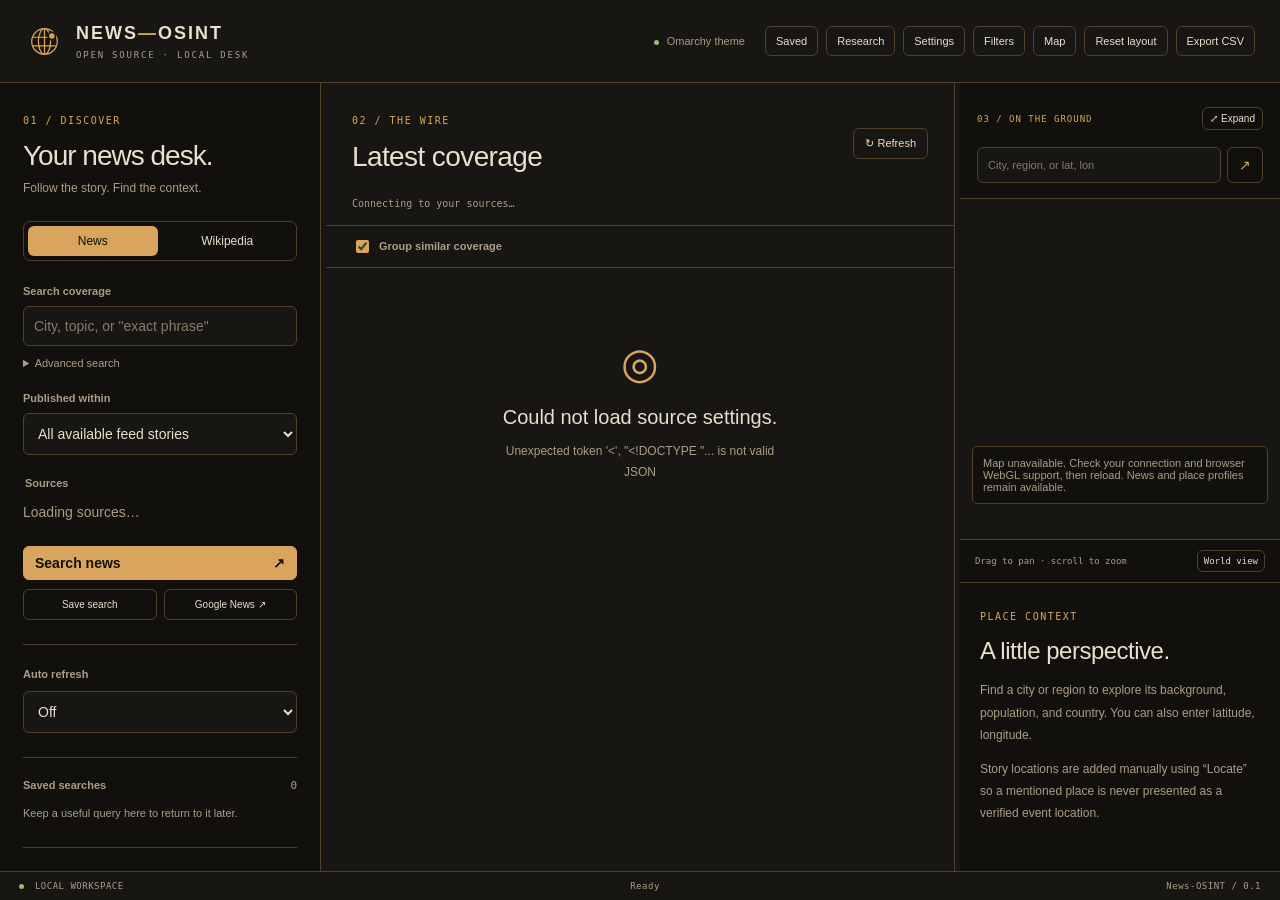
==== static/index.html @ a80cc2f3 "Add themed location markers and style preferences" ====
<!doctype html>
<html lang="en">
<head>
  <meta charset="utf-8"><meta name="viewport" content="width=device-width,initial-scale=1">
  <title>News-OSINT</title>
  <link rel="icon" href="icon.svg" type="image/svg+xml">
  <link rel="stylesheet" href="vendor/maplibre-gl.css"><link rel="stylesheet" href="style.css">
  <script type="module" src="app.js"></script>
</head>
<body>
  <header class="app-header">
    <div class="brand"><img src="icon.svg" alt=""><div><strong>NEWS<span>—</span>OSINT</strong><small>OPEN SOURCE · LOCAL DESK</small></div></div>
    <div class="header-actions"><span class="theme-badge"><i></i> Omarchy theme</span><button id="saved-view">Saved</button><button id="research-open">Research</button><button id="settings-open">Settings</button><button id="toggle-left">Filters</button><button id="toggle-right">Map</button><button id="reset-layout" title="Restore 25 / 50 / 25 layout">Reset layout</button><button id="export">Export CSV</button></div>
  </header>
  <main id="workspace">
    <aside id="left" class="panel filters">
      <div class="section-heading"><span class="eyebrow">01 / DISCOVER</span><h1>Your news desk.</h1><p>Follow the story. Find the context.</p></div>
      <div class="search-tabs" role="tablist" aria-label="Search type"><button id="tab-news" role="tab" aria-selected="true" aria-controls="news-controls">News</button><button id="tab-wikipedia" role="tab" aria-selected="false" aria-controls="wiki-controls" tabindex="-1">Wikipedia</button></div>
      <div id="news-controls" role="tabpanel" aria-labelledby="tab-news">
      <form id="search-form">
        <label for="query">Search coverage</label><input id="query" placeholder='City, topic, or "exact phrase"' maxlength="500">
        <details class="search-help"><summary>Advanced search</summary><p>Words use AND. Use <code>OR</code> between alternatives, <code>"exact phrases"</code>, and <code>-word</code> to exclude. Google News searches your query directly; publisher feeds are filtered by their available headlines and excerpts.</p></details>
        <label for="hours">Published within</label><select id="hours"><option value="0">All available feed stories</option><option value="24">24 hours</option><option value="72">3 days</option><option value="168">7 days</option></select>
        <fieldset id="source-filters"><legend>Sources</legend><p class="muted">Loading sources…</p></fieldset>
        <button type="submit" class="primary">Search news <span>↗</span></button>
        <div class="button-pair"><button type="button" id="save-search">Save search</button><button type="button" id="google">Google News ↗</button></div>
      </form>
      <section class="sidebar-section"><label for="refresh">Auto refresh</label><select id="refresh"><option value="0">Off</option><option value="5">Every 5 minutes</option><option value="15">Every 15 minutes</option><option value="30">Every 30 minutes</option></select></section>
      <section class="sidebar-section"><div class="label-row"><h2>Saved searches</h2><span id="saved-count">0</span></div><div id="saved-list"></div></section>
      <section class="sidebar-section"><h2>Source health</h2><div id="source-health"><p class="muted">Waiting for first refresh.</p></div></section>
      </div>
      <div id="wiki-controls" role="tabpanel" aria-labelledby="tab-wikipedia" hidden>
        <form id="wiki-form"><label for="wiki-query">Search Wikipedia</label><input id="wiki-query" placeholder="Person, organization, event, subject…" maxlength="180"><button type="submit" class="primary">Search Wikipedia <span>↗</span></button></form>
        <p class="wiki-help muted">Select a result to read its background beneath the map. People and subjects leave the map where you left it.</p>
        <div id="wiki-results" aria-live="polite"><p class="muted">Find background on the people and topics behind the headlines.</p></div>
      </div>
      <p class="sidebar-foot">No subscriptions. No API keys.<br>Public RSS coverage · cached locally</p>
    </aside>
    <div id="divider-left" class="divider" role="separator" tabindex="0" aria-label="Resize filters" aria-orientation="vertical"></div>
    <section id="center" class="panel news-panel">
      <div class="news-heading"><div><span class="eyebrow">02 / THE WIRE</span><h2 id="results-title">Latest coverage</h2></div><button id="refresh-now" title="Check cached feeds for new coverage">↻ Refresh</button></div>
      <div class="news-meta"><span id="result-count" role="status">Connecting to your sources…</span><span id="checked-at"></span></div>
      <div class="coverage-controls"><label><input id="group-coverage" type="checkbox" checked> Group similar coverage</label><button id="view-news" hidden>Back to news</button><button id="export-research" hidden>Export saved research</button></div>
      <div id="news-notice" class="notice" hidden></div>
      <div id="stories" class="stories" aria-busy="true"><div class="empty"><span class="empty-symbol">◎</span><h3>Gathering the latest.</h3><p>Checking your selected public news feeds.</p></div></div>
    </section>
    <div id="divider-right" class="divider" role="separator" tabindex="0" aria-label="Resize map" aria-orientation="vertical"></div>
    <aside id="right" class="panel location-panel">
      <div class="map-heading"><span class="eyebrow">03 / ON THE GROUND</span><button id="expand-map" title="Expand or restore map column">⤢ Expand</button></div>
      <form id="place-form"><label class="sr-only" for="place-query">Find a city, region, or coordinates</label><input id="place-query" placeholder="City, region, or lat, lon" maxlength="180"><button type="submit" aria-label="Search locations">↗</button></form>
      <div id="place-results" role="status"></div>
      <div id="map-wrap"><div id="map"></div><div id="map-status" class="map-message">Loading map…</div></div>
      <div class="map-caption"><span id="coordinates">Drag to pan · scroll to zoom</span><button id="world" title="Return to world view">World view</button></div>
      <div id="location-info" class="location-info"><span class="eyebrow">PLACE CONTEXT</span><h2>A little perspective.</h2><p class="muted">Find a city or region to explore its background, population, and country. You can also enter latitude, longitude.</p><p class="muted">Story locations are added manually using “Locate” so a mentioned place is never presented as a verified event location.</p></div>
    </aside>
  </main>
  <footer class="app-footer"><span><i></i> LOCAL WORKSPACE</span><span id="footer-status">Ready</span><span id="connection-status">News-OSINT / 0.1</span></footer>
  <div id="toast" role="status" hidden></div>
  <div id="selection-tools" role="toolbar" aria-label="Research selected text" hidden><span id="selection-label"></span><div><button id="selection-wikipedia">Wikipedia</button><button id="selection-map">Find on map</button><button id="selection-news">Search news</button><button id="selection-research">Research</button></div></div>
  <dialog id="settings-dialog" aria-labelledby="settings-title">
    <div class="settings-heading"><div><span class="eyebrow">YOUR WORKSPACE</span><h2 id="settings-title">Settings</h2></div><button id="settings-close" aria-label="Close settings">×</button></div>
    <p class="settings-intro muted">Choose your map appearance and manage the sources in your news desk.</p>
    <div class="settings-scroll"><section class="map-settings"><h3>Map appearance</h3><label for="map-style-choice">Preferred map</label><select id="map-style-choice"><option value="stardock">StarDock-style overview — default</option><option value="detailed">Detailed map</option></select><div class="marker-settings"><label for="marker-style-choice">Location markers<select id="marker-style-choice"><option value="auto">Dots + selected pin — default</option><option value="dot">Dots</option><option value="pin">Pins</option><option value="crosshair">Crosshairs</option></select></label><label for="marker-size-choice">Marker size<select id="marker-size-choice"><option value="small">Small</option><option value="medium">Medium — default</option><option value="large">Large</option></select></label></div><p class="muted">Overview uses subdued theme colors, rivers, borders, and city labels. Detailed adds roads, buildings, and closer inspection. Both use online map data.</p></section><h3 class="settings-sources-title">News sources</h3><div class="opml-actions"><button id="import-opml">Import OPML</button><button id="export-opml">Export OPML</button><input id="opml-file" type="file" accept=".opml,.xml,text/xml,application/xml" hidden></div><div id="settings-sources"></div>
    <section class="add-feed"><h3>Add a feed</h3><form id="add-feed-form"><label>Name<input id="new-feed-name" placeholder="Source name" maxlength="120" required></label><label>RSS or Atom URL<input id="new-feed-url" type="url" placeholder="https://example.org/feed.xml" maxlength="4000" required></label><button type="submit">Add to list</button></form></section>
    <p id="settings-status" role="status"></p>
    </div>
    <div class="settings-footer"><button id="settings-cancel">Cancel</button><button id="settings-save" class="primary">Save changes</button></div>
  </dialog>
  <dialog id="research-dialog" aria-labelledby="research-title"><div class="settings-heading"><div><span class="eyebrow">GOOGLE DORKS</span><h2 id="research-title">Research the wider web</h2></div><button id="research-close" aria-label="Close research">×</button></div>
    <div class="research-fields"><label>Subject<input id="research-subject" maxlength="500" placeholder="Euphrates River"></label><label>Preset<select id="research-preset"><option value="general">General web search</option><option value="official">Official sources · UN / EU / .gov</option><option value="pdf">PDF reports</option><option value="academic">Academic PDFs · .edu / .ac.uk</option><option value="custom">Custom search</option></select></label>
    <label>Limit to domains, optional<input id="research-sites" placeholder="un.org, europa.eu" maxlength="500"></label><div class="research-dates"><label>After<input id="research-after" type="date"></label><label>Before<input id="research-before" type="date"></label></div><label>Exclude words or phrases, comma separated<input id="research-exclude" maxlength="500" placeholder="tourism, cruise"></label>
    <label>Query — editable<textarea id="research-query" rows="3" maxlength="3000"></textarea></label></div>
    <p class="muted research-hint">Opens regular Google web results. Date filters use Google's page-date estimates. Results stay in the reader or browser.</p><p id="research-status" role="status"></p>
    <div class="research-buttons"><button id="research-save">Save query</button><button id="research-browser">Open in browser ↗</button><button id="research-reader" class="primary">Open in reader ↗</button></div>
  </dialog>
</body>
</html>
---- static/vendor/maplibre-gl.css ----
.maplibregl-map{font:12px/20px Helvetica Neue,Arial,Helvetica,sans-serif;overflow:hidden;position:relative;-webkit-tap-highlight-color:rgb(0 0 0/0);-webkit-touch-callout:none}.maplibregl-canvas{position:absolute;left:0;top:0}.maplibregl-map:fullscreen{width:100%;height:100%}.maplibregl-ctrl-group button.maplibregl-ctrl-compass{touch-action:none}.maplibregl-canvas-container.maplibregl-interactive,.maplibregl-ctrl-group button.maplibregl-ctrl-compass{cursor:grab;-webkit-user-select:none;-moz-user-select:none;user-select:none}.maplibregl-canvas-container.maplibregl-interactive.maplibregl-track-pointer{cursor:pointer}.maplibregl-canvas-container.maplibregl-interactive:active,.maplibregl-ctrl-group button.maplibregl-ctrl-compass:active{cursor:grabbing}.maplibregl-canvas-container.maplibregl-touch-zoom-rotate,.maplibregl-canvas-container.maplibregl-touch-zoom-rotate .maplibregl-canvas{touch-action:pan-x pan-y}.maplibregl-canvas-container.maplibregl-touch-drag-pan,.maplibregl-canvas-container.maplibregl-touch-drag-pan .maplibregl-canvas{touch-action:pinch-zoom}.maplibregl-canvas-container.maplibregl-touch-zoom-rotate.maplibregl-touch-drag-pan,.maplibregl-canvas-container.maplibregl-touch-zoom-rotate.maplibregl-touch-drag-pan .maplibregl-canvas{touch-action:none}.maplibregl-canvas-container.maplibregl-touch-drag-pan.maplibregl-cooperative-gestures,.maplibregl-canvas-container.maplibregl-touch-drag-pan.maplibregl-cooperative-gestures .maplibregl-canvas{touch-action:pan-x pan-y}.maplibregl-ctrl-bottom-left,.maplibregl-ctrl-bottom-right,.maplibregl-ctrl-top-left,.maplibregl-ctrl-top-right{position:absolute;pointer-events:none;z-index:2}.maplibregl-ctrl-top-left{top:0;left:0}.maplibregl-ctrl-top-right{top:0;right:0}.maplibregl-ctrl-bottom-left{bottom:0;left:0}.maplibregl-ctrl-bottom-right{right:0;bottom:0}.maplibregl-ctrl{clear:both;pointer-events:auto;transform:translate(0)}.maplibregl-ctrl-top-left .maplibregl-ctrl{margin:10px 0 0 10px;float:left}.maplibregl-ctrl-top-right .maplibregl-ctrl{margin:10px 10px 0 0;float:right}.maplibregl-ctrl-bottom-left .maplibregl-ctrl{margin:0 0 10px 10px;float:left}.maplibregl-ctrl-bottom-right .maplibregl-ctrl{margin:0 10px 10px 0;float:right}.maplibregl-ctrl-group{border-radius:4px;background:#fff}.maplibregl-ctrl-group:not(:empty){box-shadow:0 0 0 2px rgba(0,0,0,.1)}.maplibregl-ctrl-group button{width:29px;height:29px;display:block;padding:0;outline:none;border:0;box-sizing:border-box;background-color:transparent;cursor:pointer}.maplibregl-ctrl button{-webkit-user-select:none;-moz-user-select:none;user-select:none}.maplibregl-ctrl-group button+button{border-top:1px solid #ddd}.maplibregl-ctrl button .maplibregl-ctrl-icon{display:block;width:100%;height:100%;background-repeat:no-repeat;background-position:50%}@media(forced-colors:active){.maplibregl-ctrl-group:not(:empty){box-shadow:0 0 0 2px ButtonText}.maplibregl-ctrl-icon{background-color:transparent}.maplibregl-ctrl-group button+button{border-top:1px solid buttontext}}.maplibregl-ctrl button::-moz-focus-inner{border:0;padding:0}.maplibregl-ctrl-attrib-button:focus,.maplibregl-ctrl-group button:focus{box-shadow:0 0 2px 2px #0096ff}.maplibregl-ctrl button:disabled{cursor:not-allowed}.maplibregl-ctrl button:disabled .maplibregl-ctrl-icon{opacity:.25}@media(hover:hover){.maplibregl-ctrl button:not(:disabled):hover{background-color:rgba(0,0,0,.05)}}.maplibregl-ctrl button:not(:disabled):active{background-color:rgba(0,0,0,.05)}.maplibregl-ctrl-group button:focus:focus-visible{box-shadow:0 0 2px 2px #0096ff}.maplibregl-ctrl-group button:focus:not(:focus-visible){box-shadow:none}.maplibregl-ctrl-group button:focus:first-child{border-radius:4px 4px 0 0}.maplibregl-ctrl-group button:focus:last-child{border-radius:0 0 4px 4px}.maplibregl-ctrl-group button:focus:only-child{border-radius:inherit}.maplibregl-ctrl button.maplibregl-ctrl-zoom-out .maplibregl-ctrl-icon{background-image:url("data:image/svg+xml;charset=utf-8,%3Csvg xmlns='http://www.w3.org/2000/svg' width='29' height='29' viewBox='0 0 29 29' fill='%23333'%3E %3Cpath d='M10 13c-.75 0-1.5.75-1.5 1.5S9.25 16 10 16h9c.75 0 1.5-.75 1.5-1.5S19.75 13 19 13z'/%3E %3C/svg%3E")}.maplibregl-ctrl button.maplibregl-ctrl-zoom-in .maplibregl-ctrl-icon{background-image:url("data:image/svg+xml;charset=utf-8,%3Csvg xmlns='http://www.w3.org/2000/svg' width='29' height='29' viewBox='0 0 29 29' fill='%23333'%3E %3Cpath d='M14.5 8.5c-.75 0-1.5.75-1.5 1.5v3h-3c-.75 0-1.5.75-1.5 1.5S9.25 16 10 16h3v3c0 .75.75 1.5 1.5 1.5S16 19.75 16 19v-3h3c.75 0 1.5-.75 1.5-1.5S19.75 13 19 13h-3v-3c0-.75-.75-1.5-1.5-1.5'/%3E %3C/svg%3E")}@media(forced-colors:active){.maplibregl-ctrl button.maplibregl-ctrl-zoom-out .maplibregl-ctrl-icon{background-image:url("data:image/svg+xml;charset=utf-8,%3Csvg xmlns='http://www.w3.org/2000/svg' width='29' height='29' viewBox='0 0 29 29' fill='%23fff'%3E %3Cpath d='M10 13c-.75 0-1.5.75-1.5 1.5S9.25 16 10 16h9c.75 0 1.5-.75 1.5-1.5S19.75 13 19 13z'/%3E %3C/svg%3E")}.maplibregl-ctrl button.maplibregl-ctrl-zoom-in .maplibregl-ctrl-icon{background-image:url("data:image/svg+xml;charset=utf-8,%3Csvg xmlns='http://www.w3.org/2000/svg' width='29' height='29' viewBox='0 0 29 29' fill='%23fff'%3E %3Cpath d='M14.5 8.5c-.75 0-1.5.75-1.5 1.5v3h-3c-.75 0-1.5.75-1.5 1.5S9.25 16 10 16h3v3c0 .75.75 1.5 1.5 1.5S16 19.75 16 19v-3h3c.75 0 1.5-.75 1.5-1.5S19.75 13 19 13h-3v-3c0-.75-.75-1.5-1.5-1.5'/%3E %3C/svg%3E")}}@media(forced-colors:active) and (prefers-color-scheme:light){.maplibregl-ctrl button.maplibregl-ctrl-zoom-out .maplibregl-ctrl-icon{background-image:url("data:image/svg+xml;charset=utf-8,%3Csvg xmlns='http://www.w3.org/2000/svg' width='29' height='29' viewBox='0 0 29 29' fill='%23000'%3E %3Cpath d='M10 13c-.75 0-1.5.75-1.5 1.5S9.25 16 10 16h9c.75 0 1.5-.75 1.5-1.5S19.75 13 19 13z'/%3E %3C/svg%3E")}.maplibregl-ctrl button.maplibregl-ctrl-zoom-in .maplibregl-ctrl-icon{background-image:url("data:image/svg+xml;charset=utf-8,%3Csvg xmlns='http://www.w3.org/2000/svg' width='29' height='29' viewBox='0 0 29 29' fill='%23000'%3E %3Cpath d='M14.5 8.5c-.75 0-1.5.75-1.5 1.5v3h-3c-.75 0-1.5.75-1.5 1.5S9.25 16 10 16h3v3c0 .75.75 1.5 1.5 1.5S16 19.75 16 19v-3h3c.75 0 1.5-.75 1.5-1.5S19.75 13 19 13h-3v-3c0-.75-.75-1.5-1.5-1.5'/%3E %3C/svg%3E")}}.maplibregl-ctrl button.maplibregl-ctrl-fullscreen .maplibregl-ctrl-icon{background-image:url("data:image/svg+xml;charset=utf-8,%3Csvg xmlns='http://www.w3.org/2000/svg' width='29' height='29' viewBox='0 0 29 29' fill='%23333'%3E %3Cpath d='M24 16v5.5c0 1.75-.75 2.5-2.5 2.5H16v-1l3-1.5-4-5.5 1-1 5.5 4 1.5-3zM6 16l1.5 3 5.5-4 1 1-4 5.5 3 1.5v1H7.5C5.75 24 5 23.25 5 21.5V16zm7-11v1l-3 1.5 4 5.5-1 1-5.5-4L6 13H5V7.5C5 5.75 5.75 5 7.5 5zm11 2.5c0-1.75-.75-2.5-2.5-2.5H16v1l3 1.5-4 5.5 1 1 5.5-4 1.5 3h1z'/%3E %3C/svg%3E")}.maplibregl-ctrl button.maplibregl-ctrl-shrink .maplibregl-ctrl-icon{background-image:url("data:image/svg+xml;charset=utf-8,%3Csvg xmlns='http://www.w3.org/2000/svg' width='29' height='29' viewBox='0 0 29 29'%3E %3Cpath d='M18.5 16c-1.75 0-2.5.75-2.5 2.5V24h1l1.5-3 5.5 4 1-1-4-5.5 3-1.5v-1zM13 18.5c0-1.75-.75-2.5-2.5-2.5H5v1l3 1.5L4 24l1 1 5.5-4 1.5 3h1zm3-8c0 1.75.75 2.5 2.5 2.5H24v-1l-3-1.5L25 5l-1-1-5.5 4L17 5h-1zM10.5 13c1.75 0 2.5-.75 2.5-2.5V5h-1l-1.5 3L5 4 4 5l4 5.5L5 12v1z'/%3E %3C/svg%3E")}@media(forced-colors:active){.maplibregl-ctrl button.maplibregl-ctrl-fullscreen .maplibregl-ctrl-icon{background-image:url("data:image/svg+xml;charset=utf-8,%3Csvg xmlns='http://www.w3.org/2000/svg' width='29' height='29' viewBox='0 0 29 29' fill='%23fff'%3E %3Cpath d='M24 16v5.5c0 1.75-.75 2.5-2.5 2.5H16v-1l3-1.5-4-5.5 1-1 5.5 4 1.5-3zM6 16l1.5 3 5.5-4 1 1-4 5.5 3 1.5v1H7.5C5.75 24 5 23.25 5 21.5V16zm7-11v1l-3 1.5 4 5.5-1 1-5.5-4L6 13H5V7.5C5 5.75 5.75 5 7.5 5zm11 2.5c0-1.75-.75-2.5-2.5-2.5H16v1l3 1.5-4 5.5 1 1 5.5-4 1.5 3h1z'/%3E %3C/svg%3E")}.maplibregl-ctrl button.maplibregl-ctrl-shrink .maplibregl-ctrl-icon{background-image:url("data:image/svg+xml;charset=utf-8,%3Csvg xmlns='http://www.w3.org/2000/svg' width='29' height='29' viewBox='0 0 29 29' fill='%23fff'%3E %3Cpath d='M18.5 16c-1.75 0-2.5.75-2.5 2.5V24h1l1.5-3 5.5 4 1-1-4-5.5 3-1.5v-1zM13 18.5c0-1.75-.75-2.5-2.5-2.5H5v1l3 1.5L4 24l1 1 5.5-4 1.5 3h1zm3-8c0 1.75.75 2.5 2.5 2.5H24v-1l-3-1.5L25 5l-1-1-5.5 4L17 5h-1zM10.5 13c1.75 0 2.5-.75 2.5-2.5V5h-1l-1.5 3L5 4 4 5l4 5.5L5 12v1z'/%3E %3C/svg%3E")}}@media(forced-colors:active) and (prefers-color-scheme:light){.maplibregl-ctrl button.maplibregl-ctrl-fullscreen .maplibregl-ctrl-icon{background-image:url("data:image/svg+xml;charset=utf-8,%3Csvg xmlns='http://www.w3.org/2000/svg' width='29' height='29' viewBox='0 0 29 29' fill='%23000'%3E %3Cpath d='M24 16v5.5c0 1.75-.75 2.5-2.5 2.5H16v-1l3-1.5-4-5.5 1-1 5.5 4 1.5-3zM6 16l1.5 3 5.5-4 1 1-4 5.5 3 1.5v1H7.5C5.75 24 5 23.25 5 21.5V16zm7-11v1l-3 1.5 4 5.5-1 1-5.5-4L6 13H5V7.5C5 5.75 5.75 5 7.5 5zm11 2.5c0-1.75-.75-2.5-2.5-2.5H16v1l3 1.5-4 5.5 1 1 5.5-4 1.5 3h1z'/%3E %3C/svg%3E")}.maplibregl-ctrl button.maplibregl-ctrl-shrink .maplibregl-ctrl-icon{background-image:url("data:image/svg+xml;charset=utf-8,%3Csvg xmlns='http://www.w3.org/2000/svg' width='29' height='29' viewBox='0 0 29 29' fill='%23000'%3E %3Cpath d='M18.5 16c-1.75 0-2.5.75-2.5 2.5V24h1l1.5-3 5.5 4 1-1-4-5.5 3-1.5v-1zM13 18.5c0-1.75-.75-2.5-2.5-2.5H5v1l3 1.5L4 24l1 1 5.5-4 1.5 3h1zm3-8c0 1.75.75 2.5 2.5 2.5H24v-1l-3-1.5L25 5l-1-1-5.5 4L17 5h-1zM10.5 13c1.75 0 2.5-.75 2.5-2.5V5h-1l-1.5 3L5 4 4 5l4 5.5L5 12v1z'/%3E %3C/svg%3E")}}.maplibregl-ctrl button.maplibregl-ctrl-compass .maplibregl-ctrl-icon{background-image:url("data:image/svg+xml;charset=utf-8,%3Csvg xmlns='http://www.w3.org/2000/svg' width='29' height='29' viewBox='0 0 29 29' fill='%23333'%3E %3Cpath d='m10.5 14 4-8 4 8z'/%3E %3Cpath fill='%23ccc' d='m10.5 16 4 8 4-8z'/%3E %3C/svg%3E")}@media(forced-colors:active){.maplibregl-ctrl button.maplibregl-ctrl-compass .maplibregl-ctrl-icon{background-image:url("data:image/svg+xml;charset=utf-8,%3Csvg xmlns='http://www.w3.org/2000/svg' width='29' height='29' viewBox='0 0 29 29' fill='%23fff'%3E %3Cpath d='m10.5 14 4-8 4 8z'/%3E %3Cpath fill='%23ccc' d='m10.5 16 4 8 4-8z'/%3E %3C/svg%3E")}}@media(forced-colors:active) and (prefers-color-scheme:light){.maplibregl-ctrl button.maplibregl-ctrl-compass .maplibregl-ctrl-icon{background-image:url("data:image/svg+xml;charset=utf-8,%3Csvg xmlns='http://www.w3.org/2000/svg' width='29' height='29' viewBox='0 0 29 29' fill='%23000'%3E %3Cpath d='m10.5 14 4-8 4 8z'/%3E %3Cpath fill='%23ccc' d='m10.5 16 4 8 4-8z'/%3E %3C/svg%3E")}}.maplibregl-ctrl button.maplibregl-ctrl-globe .maplibregl-ctrl-icon{background-image:url("data:image/svg+xml;charset=utf-8,%3Csvg xmlns='http://www.w3.org/2000/svg' width='22' height='22' fill='none' viewBox='0 0 22 22' stroke='%23333'%3E %3Ccircle cx='11' cy='11' r='8.5'/%3E %3Cpath d='M17.5 11c0 4.819-3.02 8.5-6.5 8.5S4.5 15.819 4.5 11 7.52 2.5 11 2.5s6.5 3.681 6.5 8.5Z'/%3E %3Cpath d='M13.5 11c0 2.447-.331 4.64-.853 6.206-.262.785-.562 1.384-.872 1.777-.314.399-.58.517-.775.517-.195 0-.461-.118-.775-.517-.31-.393-.61-.992-.872-1.777C8.831 15.64 8.5 13.446 8.5 11c0-2.447.331-4.64.853-6.206.262-.785.562-1.384.872-1.777.314-.399.58-.517.775-.517.195 0 .461.118.775.517.31.393.61.992.872 1.777.522 1.565.853 3.76.853 6.206Z'/%3E %3Cpath d='M11 7.5c-1.909 0-3.622-.166-4.845-.428-.616-.132-1.08-.283-1.379-.434a1.333 1.333 0 0 1-.224-.138c.047-.038.12-.085.224-.138.299-.151.763-.302 1.379-.434C7.378 5.666 9.091 5.5 11 5.5c1.909 0 3.622.166 4.845.428.616.132 1.08.283 1.379.434.105.053.177.1.224.138-.047.038-.12.085-.224.138-.299.151-.763.302-1.379.434-1.223.262-2.936.428-4.845.428ZM4.486 6.436ZM11 16.5c-1.909 0-3.622-.166-4.845-.428-.616-.132-1.08-.283-1.379-.434a1.33 1.33 0 0 1-.224-.138 1.33 1.33 0 0 1 .224-.138c.299-.151.763-.302 1.379-.434C7.378 14.666 9.091 14.5 11 14.5c1.909 0 3.622.166 4.845.428.616.132 1.08.283 1.379.434.105.053.177.1.224.138a1.33 1.33 0 0 1-.224.138c-.299.151-.763.302-1.379.434-1.223.262-2.936.428-4.845.428Zm-6.514-1.064ZM11 12.5c-2.46 0-4.672-.222-6.255-.574-.796-.177-1.406-.38-1.805-.59a1.465 1.465 0 0 1-.39-.272.293.293 0 0 1-.047-.064.293.293 0 0 1 .048-.064c.066-.073.189-.167.389-.272.399-.21 1.009-.413 1.805-.59C6.328 9.722 8.54 9.5 11 9.5s4.672.222 6.256.574c.795.177 1.405.38 1.804.59.2.105.323.2.39.272a.33.33 0 0 1 .047.064.293.293 0 0 1-.048.064 1.435 1.435 0 0 1-.389.272c-.399.21-1.009.413-1.804.59-1.584.352-3.796.574-6.256.574Zm-8.501-1.51v.002-.002Zm0 .018v.002-.002Zm17.002.002v-.002.002Zm0-.018v-.002.002Z'/%3E %3C/svg%3E")}.maplibregl-ctrl button.maplibregl-ctrl-globe-enabled .maplibregl-ctrl-icon{background-image:url("data:image/svg+xml;charset=utf-8,%3Csvg xmlns='http://www.w3.org/2000/svg' width='22' height='22' fill='none' viewBox='0 0 22 22' stroke='%2333b5e5'%3E %3Ccircle cx='11' cy='11' r='8.5'/%3E %3Cpath d='M17.5 11c0 4.819-3.02 8.5-6.5 8.5S4.5 15.819 4.5 11 7.52 2.5 11 2.5s6.5 3.681 6.5 8.5Z'/%3E %3Cpath d='M13.5 11c0 2.447-.331 4.64-.853 6.206-.262.785-.562 1.384-.872 1.777-.314.399-.58.517-.775.517-.195 0-.461-.118-.775-.517-.31-.393-.61-.992-.872-1.777C8.831 15.64 8.5 13.446 8.5 11c0-2.447.331-4.64.853-6.206.262-.785.562-1.384.872-1.777.314-.399.58-.517.775-.517.195 0 .461.118.775.517.31.393.61.992.872 1.777.522 1.565.853 3.76.853 6.206Z'/%3E %3Cpath d='M11 7.5c-1.909 0-3.622-.166-4.845-.428-.616-.132-1.08-.283-1.379-.434a1.333 1.333 0 0 1-.224-.138c.047-.038.12-.085.224-.138.299-.151.763-.302 1.379-.434C7.378 5.666 9.091 5.5 11 5.5c1.909 0 3.622.166 4.845.428.616.132 1.08.283 1.379.434.105.053.177.1.224.138-.047.038-.12.085-.224.138-.299.151-.763.302-1.379.434-1.223.262-2.936.428-4.845.428ZM4.486 6.436ZM11 16.5c-1.909 0-3.622-.166-4.845-.428-.616-.132-1.08-.283-1.379-.434a1.33 1.33 0 0 1-.224-.138 1.33 1.33 0 0 1 .224-.138c.299-.151.763-.302 1.379-.434C7.378 14.666 9.091 14.5 11 14.5c1.909 0 3.622.166 4.845.428.616.132 1.08.283 1.379.434.105.053.177.1.224.138a1.33 1.33 0 0 1-.224.138c-.299.151-.763.302-1.379.434-1.223.262-2.936.428-4.845.428Zm-6.514-1.064ZM11 12.5c-2.46 0-4.672-.222-6.255-.574-.796-.177-1.406-.38-1.805-.59a1.465 1.465 0 0 1-.39-.272.293.293 0 0 1-.047-.064.293.293 0 0 1 .048-.064c.066-.073.189-.167.389-.272.399-.21 1.009-.413 1.805-.59C6.328 9.722 8.54 9.5 11 9.5s4.672.222 6.256.574c.795.177 1.405.38 1.804.59.2.105.323.2.39.272a.33.33 0 0 1 .047.064.293.293 0 0 1-.048.064 1.435 1.435 0 0 1-.389.272c-.399.21-1.009.413-1.804.59-1.584.352-3.796.574-6.256.574Zm-8.501-1.51v.002-.002Zm0 .018v.002-.002Zm17.002.002v-.002.002Zm0-.018v-.002.002Z'/%3E %3C/svg%3E")}.maplibregl-ctrl button.maplibregl-ctrl-terrain .maplibregl-ctrl-icon{background-image:url("data:image/svg+xml;charset=utf-8,%3Csvg xmlns='http://www.w3.org/2000/svg' width='22' height='22' viewBox='0 0 22 22' fill='%23333'%3E %3Cpath d='m1.754 13.406 4.453-4.851 3.09 3.09 3.281 3.277.969-.969-3.309-3.312 3.844-4.121 6.148 6.886h1.082v-.855l-7.207-8.07-4.84 5.187L6.169 6.57l-5.48 5.965v.871ZM.688 16.844h20.625v1.375H.688Zm0 0'/%3E %3C/svg%3E")}.maplibregl-ctrl button.maplibregl-ctrl-terrain-enabled .maplibregl-ctrl-icon{background-image:url("data:image/svg+xml;charset=utf-8,%3Csvg xmlns='http://www.w3.org/2000/svg' width='22' height='22' viewBox='0 0 22 22' fill='%2333b5e5'%3E %3Cpath d='m1.754 13.406 4.453-4.851 3.09 3.09 3.281 3.277.969-.969-3.309-3.312 3.844-4.121 6.148 6.886h1.082v-.855l-7.207-8.07-4.84 5.187L6.169 6.57l-5.48 5.965v.871ZM.688 16.844h20.625v1.375H.688Zm0 0'/%3E %3C/svg%3E")}.maplibregl-ctrl button.maplibregl-ctrl-geolocate .maplibregl-ctrl-icon{background-image:url("data:image/svg+xml;charset=utf-8,%3Csvg xmlns='http://www.w3.org/2000/svg' width='29' height='29' viewBox='0 0 20 20' fill='%23333'%3E %3Cpath d='M10 4C9 4 9 5 9 5v.1A5 5 0 0 0 5.1 9H5s-1 0-1 1 1 1 1 1h.1A5 5 0 0 0 9 14.9v.1s0 1 1 1 1-1 1-1v-.1a5 5 0 0 0 3.9-3.9h.1s1 0 1-1-1-1-1-1h-.1A5 5 0 0 0 11 5.1V5s0-1-1-1m0 2.5a3.5 3.5 0 1 1 0 7 3.5 3.5 0 1 1 0-7'/%3E %3Ccircle id='dot' cx='10' cy='10' r='2'/%3E %3Cpath id='stroke' d='m14 5 1 1-9 9-1-1z' display='none'/%3E %3C/svg%3E")}.maplibregl-ctrl button.maplibregl-ctrl-geolocate:disabled .maplibregl-ctrl-icon{background-image:url("data:image/svg+xml;charset=utf-8,%3Csvg xmlns='http://www.w3.org/2000/svg' width='29' height='29' viewBox='0 0 20 20' fill='%23aaa'%3E %3Cpath d='M10 4C9 4 9 5 9 5v.1A5 5 0 0 0 5.1 9H5s-1 0-1 1 1 1 1 1h.1A5 5 0 0 0 9 14.9v.1s0 1 1 1 1-1 1-1v-.1a5 5 0 0 0 3.9-3.9h.1s1 0 1-1-1-1-1-1h-.1A5 5 0 0 0 11 5.1V5s0-1-1-1m0 2.5a3.5 3.5 0 1 1 0 7 3.5 3.5 0 1 1 0-7'/%3E %3Ccircle id='dot' cx='10' cy='10' r='2'/%3E %3Cpath id='stroke' d='m14 5 1 1-9 9-1-1z' fill='%23f00'/%3E %3C/svg%3E")}.maplibregl-ctrl button.maplibregl-ctrl-geolocate.maplibregl-ctrl-geolocate-active .maplibregl-ctrl-icon{background-image:url("data:image/svg+xml;charset=utf-8,%3Csvg xmlns='http://www.w3.org/2000/svg' width='29' height='29' viewBox='0 0 20 20' fill='%2333b5e5'%3E %3Cpath d='M10 4C9 4 9 5 9 5v.1A5 5 0 0 0 5.1 9H5s-1 0-1 1 1 1 1 1h.1A5 5 0 0 0 9 14.9v.1s0 1 1 1 1-1 1-1v-.1a5 5 0 0 0 3.9-3.9h.1s1 0 1-1-1-1-1-1h-.1A5 5 0 0 0 11 5.1V5s0-1-1-1m0 2.5a3.5 3.5 0 1 1 0 7 3.5 3.5 0 1 1 0-7'/%3E %3Ccircle id='dot' cx='10' cy='10' r='2'/%3E %3Cpath id='stroke' d='m14 5 1 1-9 9-1-1z' display='none'/%3E %3C/svg%3E")}.maplibregl-ctrl button.maplibregl-ctrl-geolocate.maplibregl-ctrl-geolocate-active-error .maplibregl-ctrl-icon{background-image:url("data:image/svg+xml;charset=utf-8,%3Csvg xmlns='http://www.w3.org/2000/svg' width='29' height='29' viewBox='0 0 20 20' fill='%23e58978'%3E %3Cpath d='M10 4C9 4 9 5 9 5v.1A5 5 0 0 0 5.1 9H5s-1 0-1 1 1 1 1 1h.1A5 5 0 0 0 9 14.9v.1s0 1 1 1 1-1 1-1v-.1a5 5 0 0 0 3.9-3.9h.1s1 0 1-1-1-1-1-1h-.1A5 5 0 0 0 11 5.1V5s0-1-1-1m0 2.5a3.5 3.5 0 1 1 0 7 3.5 3.5 0 1 1 0-7'/%3E %3Ccircle id='dot' cx='10' cy='10' r='2'/%3E %3Cpath id='stroke' d='m14 5 1 1-9 9-1-1z' display='none'/%3E %3C/svg%3E")}.maplibregl-ctrl button.maplibregl-ctrl-geolocate.maplibregl-ctrl-geolocate-background .maplibregl-ctrl-icon{background-image:url("data:image/svg+xml;charset=utf-8,%3Csvg xmlns='http://www.w3.org/2000/svg' width='29' height='29' viewBox='0 0 20 20' fill='%2333b5e5'%3E %3Cpath d='M10 4C9 4 9 5 9 5v.1A5 5 0 0 0 5.1 9H5s-1 0-1 1 1 1 1 1h.1A5 5 0 0 0 9 14.9v.1s0 1 1 1 1-1 1-1v-.1a5 5 0 0 0 3.9-3.9h.1s1 0 1-1-1-1-1-1h-.1A5 5 0 0 0 11 5.1V5s0-1-1-1m0 2.5a3.5 3.5 0 1 1 0 7 3.5 3.5 0 1 1 0-7'/%3E %3Ccircle id='dot' cx='10' cy='10' r='2' display='none'/%3E %3Cpath id='stroke' d='m14 5 1 1-9 9-1-1z' display='none'/%3E %3C/svg%3E")}.maplibregl-ctrl button.maplibregl-ctrl-geolocate.maplibregl-ctrl-geolocate-background-error .maplibregl-ctrl-icon{background-image:url("data:image/svg+xml;charset=utf-8,%3Csvg xmlns='http://www.w3.org/2000/svg' width='29' height='29' viewBox='0 0 20 20' fill='%23e54e33'%3E %3Cpath d='M10 4C9 4 9 5 9 5v.1A5 5 0 0 0 5.1 9H5s-1 0-1 1 1 1 1 1h.1A5 5 0 0 0 9 14.9v.1s0 1 1 1 1-1 1-1v-.1a5 5 0 0 0 3.9-3.9h.1s1 0 1-1-1-1-1-1h-.1A5 5 0 0 0 11 5.1V5s0-1-1-1m0 2.5a3.5 3.5 0 1 1 0 7 3.5 3.5 0 1 1 0-7'/%3E %3Ccircle id='dot' cx='10' cy='10' r='2' display='none'/%3E %3Cpath id='stroke' d='m14 5 1 1-9 9-1-1z' display='none'/%3E %3C/svg%3E")}.maplibregl-ctrl button.maplibregl-ctrl-geolocate.maplibregl-ctrl-geolocate-waiting .maplibregl-ctrl-icon{animation:maplibregl-spin 2s linear infinite}@media(forced-colors:active){.maplibregl-ctrl button.maplibregl-ctrl-geolocate .maplibregl-ctrl-icon{background-image:url("data:image/svg+xml;charset=utf-8,%3Csvg xmlns='http://www.w3.org/2000/svg' width='29' height='29' viewBox='0 0 20 20' fill='%23fff'%3E %3Cpath d='M10 4C9 4 9 5 9 5v.1A5 5 0 0 0 5.1 9H5s-1 0-1 1 1 1 1 1h.1A5 5 0 0 0 9 14.9v.1s0 1 1 1 1-1 1-1v-.1a5 5 0 0 0 3.9-3.9h.1s1 0 1-1-1-1-1-1h-.1A5 5 0 0 0 11 5.1V5s0-1-1-1m0 2.5a3.5 3.5 0 1 1 0 7 3.5 3.5 0 1 1 0-7'/%3E %3Ccircle id='dot' cx='10' cy='10' r='2'/%3E %3Cpath id='stroke' d='m14 5 1 1-9 9-1-1z' display='none'/%3E %3C/svg%3E")}.maplibregl-ctrl button.maplibregl-ctrl-geolocate:disabled .maplibregl-ctrl-icon{background-image:url("data:image/svg+xml;charset=utf-8,%3Csvg xmlns='http://www.w3.org/2000/svg' width='29' height='29' viewBox='0 0 20 20' fill='%23999'%3E %3Cpath d='M10 4C9 4 9 5 9 5v.1A5 5 0 0 0 5.1 9H5s-1 0-1 1 1 1 1 1h.1A5 5 0 0 0 9 14.9v.1s0 1 1 1 1-1 1-1v-.1a5 5 0 0 0 3.9-3.9h.1s1 0 1-1-1-1-1-1h-.1A5 5 0 0 0 11 5.1V5s0-1-1-1m0 2.5a3.5 3.5 0 1 1 0 7 3.5 3.5 0 1 1 0-7'/%3E %3Ccircle id='dot' cx='10' cy='10' r='2'/%3E %3Cpath id='stroke' d='m14 5 1 1-9 9-1-1z' fill='%23f00'/%3E %3C/svg%3E")}.maplibregl-ctrl button.maplibregl-ctrl-geolocate.maplibregl-ctrl-geolocate-active .maplibregl-ctrl-icon{background-image:url("data:image/svg+xml;charset=utf-8,%3Csvg xmlns='http://www.w3.org/2000/svg' width='29' height='29' viewBox='0 0 20 20' fill='%2333b5e5'%3E %3Cpath d='M10 4C9 4 9 5 9 5v.1A5 5 0 0 0 5.1 9H5s-1 0-1 1 1 1 1 1h.1A5 5 0 0 0 9 14.9v.1s0 1 1 1 1-1 1-1v-.1a5 5 0 0 0 3.9-3.9h.1s1 0 1-1-1-1-1-1h-.1A5 5 0 0 0 11 5.1V5s0-1-1-1m0 2.5a3.5 3.5 0 1 1 0 7 3.5 3.5 0 1 1 0-7'/%3E %3Ccircle id='dot' cx='10' cy='10' r='2'/%3E %3Cpath id='stroke' d='m14 5 1 1-9 9-1-1z' display='none'/%3E %3C/svg%3E")}.maplibregl-ctrl button.maplibregl-ctrl-geolocate.maplibregl-ctrl-geolocate-active-error .maplibregl-ctrl-icon{background-image:url("data:image/svg+xml;charset=utf-8,%3Csvg xmlns='http://www.w3.org/2000/svg' width='29' height='29' viewBox='0 0 20 20' fill='%23e58978'%3E %3Cpath d='M10 4C9 4 9 5 9 5v.1A5 5 0 0 0 5.1 9H5s-1 0-1 1 1 1 1 1h.1A5 5 0 0 0 9 14.9v.1s0 1 1 1 1-1 1-1v-.1a5 5 0 0 0 3.9-3.9h.1s1 0 1-1-1-1-1-1h-.1A5 5 0 0 0 11 5.1V5s0-1-1-1m0 2.5a3.5 3.5 0 1 1 0 7 3.5 3.5 0 1 1 0-7'/%3E %3Ccircle id='dot' cx='10' cy='10' r='2'/%3E %3Cpath id='stroke' d='m14 5 1 1-9 9-1-1z' display='none'/%3E %3C/svg%3E")}.maplibregl-ctrl button.maplibregl-ctrl-geolocate.maplibregl-ctrl-geolocate-background .maplibregl-ctrl-icon{background-image:url("data:image/svg+xml;charset=utf-8,%3Csvg xmlns='http://www.w3.org/2000/svg' width='29' height='29' viewBox='0 0 20 20' fill='%2333b5e5'%3E %3Cpath d='M10 4C9 4 9 5 9 5v.1A5 5 0 0 0 5.1 9H5s-1 0-1 1 1 1 1 1h.1A5 5 0 0 0 9 14.9v.1s0 1 1 1 1-1 1-1v-.1a5 5 0 0 0 3.9-3.9h.1s1 0 1-1-1-1-1-1h-.1A5 5 0 0 0 11 5.1V5s0-1-1-1m0 2.5a3.5 3.5 0 1 1 0 7 3.5 3.5 0 1 1 0-7'/%3E %3Ccircle id='dot' cx='10' cy='10' r='2' display='none'/%3E %3Cpath id='stroke' d='m14 5 1 1-9 9-1-1z' display='none'/%3E %3C/svg%3E")}.maplibregl-ctrl button.maplibregl-ctrl-geolocate.maplibregl-ctrl-geolocate-background-error .maplibregl-ctrl-icon{background-image:url("data:image/svg+xml;charset=utf-8,%3Csvg xmlns='http://www.w3.org/2000/svg' width='29' height='29' viewBox='0 0 20 20' fill='%23e54e33'%3E %3Cpath d='M10 4C9 4 9 5 9 5v.1A5 5 0 0 0 5.1 9H5s-1 0-1 1 1 1 1 1h.1A5 5 0 0 0 9 14.9v.1s0 1 1 1 1-1 1-1v-.1a5 5 0 0 0 3.9-3.9h.1s1 0 1-1-1-1-1-1h-.1A5 5 0 0 0 11 5.1V5s0-1-1-1m0 2.5a3.5 3.5 0 1 1 0 7 3.5 3.5 0 1 1 0-7'/%3E %3Ccircle id='dot' cx='10' cy='10' r='2' display='none'/%3E %3Cpath id='stroke' d='m14 5 1 1-9 9-1-1z' display='none'/%3E %3C/svg%3E")}}@media(forced-colors:active) and (prefers-color-scheme:light){.maplibregl-ctrl button.maplibregl-ctrl-geolocate .maplibregl-ctrl-icon{background-image:url("data:image/svg+xml;charset=utf-8,%3Csvg xmlns='http://www.w3.org/2000/svg' width='29' height='29' viewBox='0 0 20 20' fill='%23000'%3E %3Cpath d='M10 4C9 4 9 5 9 5v.1A5 5 0 0 0 5.1 9H5s-1 0-1 1 1 1 1 1h.1A5 5 0 0 0 9 14.9v.1s0 1 1 1 1-1 1-1v-.1a5 5 0 0 0 3.9-3.9h.1s1 0 1-1-1-1-1-1h-.1A5 5 0 0 0 11 5.1V5s0-1-1-1m0 2.5a3.5 3.5 0 1 1 0 7 3.5 3.5 0 1 1 0-7'/%3E %3Ccircle id='dot' cx='10' cy='10' r='2'/%3E %3Cpath id='stroke' d='m14 5 1 1-9 9-1-1z' display='none'/%3E %3C/svg%3E")}.maplibregl-ctrl button.maplibregl-ctrl-geolocate:disabled .maplibregl-ctrl-icon{background-image:url("data:image/svg+xml;charset=utf-8,%3Csvg xmlns='http://www.w3.org/2000/svg' width='29' height='29' viewBox='0 0 20 20' fill='%23666'%3E %3Cpath d='M10 4C9 4 9 5 9 5v.1A5 5 0 0 0 5.1 9H5s-1 0-1 1 1 1 1 1h.1A5 5 0 0 0 9 14.9v.1s0 1 1 1 1-1 1-1v-.1a5 5 0 0 0 3.9-3.9h.1s1 0 1-1-1-1-1-1h-.1A5 5 0 0 0 11 5.1V5s0-1-1-1m0 2.5a3.5 3.5 0 1 1 0 7 3.5 3.5 0 1 1 0-7'/%3E %3Ccircle id='dot' cx='10' cy='10' r='2'/%3E %3Cpath id='stroke' d='m14 5 1 1-9 9-1-1z' fill='%23f00'/%3E %3C/svg%3E")}}@keyframes maplibregl-spin{0%{transform:rotate(0deg)}to{transform:rotate(1turn)}}a.maplibregl-ctrl-logo{width:88px;height:23px;margin:0 0 -4px -4px;display:block;background-repeat:no-repeat;cursor:pointer;overflow:hidden;background-image:url("data:image/svg+xml;charset=utf-8,%3Csvg xmlns='http://www.w3.org/2000/svg' width='88' height='23' fill='none'%3E %3Cpath fill='%23000' fill-opacity='.4' fill-rule='evenodd' d='M17.408 16.796h-1.827l2.501-12.095h.198l3.324 6.533.988 2.19.988-2.19 3.258-6.533h.181l2.6 12.095h-1.81l-1.218-5.644-.362-1.71-.658 1.71-2.929 5.644h-.098l-2.914-5.644-.757-1.71-.345 1.71zm1.958-3.42-.726 3.663a1.255 1.255 0 0 1-1.232 1.011h-1.827a1.255 1.255 0 0 1-1.229-1.509l2.501-12.095a1.255 1.255 0 0 1 1.23-1.001h.197a1.25 1.25 0 0 1 1.12.685l3.19 6.273 3.125-6.263a1.25 1.25 0 0 1 1.123-.695h.181a1.255 1.255 0 0 1 1.227.991l1.443 6.71a5 5 0 0 1 .314-.787l.009-.016a4.6 4.6 0 0 1 1.777-1.887c.782-.46 1.668-.667 2.611-.667a4.6 4.6 0 0 1 1.7.32l.306.134c.21-.16.474-.256.759-.256h1.694a1.255 1.255 0 0 1 1.212.925 1.255 1.255 0 0 1 1.212-.925h1.711c.284 0 .545.094.755.252.613-.3 1.312-.45 2.075-.45 1.356 0 2.557.445 3.482 1.4q.47.48.763 1.064V4.701a1.255 1.255 0 0 1 1.255-1.255h1.86A1.255 1.255 0 0 1 54.44 4.7v9.194h2.217c.19 0 .37.043.532.118v-4.77c0-.356.147-.678.385-.906a2.42 2.42 0 0 1-.682-1.71c0-.665.267-1.253.735-1.7a2.45 2.45 0 0 1 1.722-.674 2.43 2.43 0 0 1 1.705.675q.318.302.504.683V4.7a1.255 1.255 0 0 1 1.255-1.255h1.744A1.255 1.255 0 0 1 65.812 4.7v3.335a4.8 4.8 0 0 1 1.526-.246c.938 0 1.817.214 2.59.69a4.47 4.47 0 0 1 1.67 1.743v-.98a1.255 1.255 0 0 1 1.256-1.256h1.777c.233 0 .451.064.639.174a3.4 3.4 0 0 1 1.567-.372c.346 0 .861.02 1.285.232a1.25 1.25 0 0 1 .689 1.004 4.7 4.7 0 0 1 .853-.588c.795-.44 1.675-.647 2.61-.647 1.385 0 2.65.39 3.525 1.396.836.938 1.168 2.173 1.168 3.528q-.001.515-.056 1.051a1.255 1.255 0 0 1-.947 1.09l.408.952a1.255 1.255 0 0 1-.477 1.552c-.418.268-.92.463-1.458.612-.613.171-1.304.244-2.049.244-1.06 0-2.043-.207-2.886-.698l-.015-.008c-.798-.48-1.419-1.135-1.818-1.963l-.004-.008a5.8 5.8 0 0 1-.548-2.512q0-.429.053-.843a1.3 1.3 0 0 1-.333-.086l-.166-.004c-.223 0-.426.062-.643.228-.03.024-.142.139-.142.59v3.883a1.255 1.255 0 0 1-1.256 1.256h-1.777a1.255 1.255 0 0 1-1.256-1.256V15.69l-.032.057a4.8 4.8 0 0 1-1.86 1.833 5.04 5.04 0 0 1-2.484.634 4.5 4.5 0 0 1-1.935-.424 1.25 1.25 0 0 1-.764.258h-1.71a1.255 1.255 0 0 1-1.256-1.255V7.687a2.4 2.4 0 0 1-.428.625c.253.23.412.561.412.93v7.553a1.255 1.255 0 0 1-1.256 1.255h-1.843a1.25 1.25 0 0 1-.894-.373c-.228.23-.544.373-.894.373H51.32a1.255 1.255 0 0 1-1.256-1.255v-1.251l-.061.117a4.7 4.7 0 0 1-1.782 1.884 4.77 4.77 0 0 1-2.485.67 5.6 5.6 0 0 1-1.485-.188l.009 2.764a1.255 1.255 0 0 1-1.255 1.259h-1.729a1.255 1.255 0 0 1-1.255-1.255v-3.537a1.255 1.255 0 0 1-1.167.793h-1.679a1.25 1.25 0 0 1-.77-.263 4.5 4.5 0 0 1-1.945.429c-.885 0-1.724-.21-2.495-.632l-.017-.01a5 5 0 0 1-1.081-.836 1.255 1.255 0 0 1-1.254 1.312h-1.81a1.255 1.255 0 0 1-1.228-.99l-.782-3.625-2.044 3.939a1.25 1.25 0 0 1-1.115.676h-.098a1.25 1.25 0 0 1-1.116-.68l-2.061-3.994zM35.92 16.63l.207-.114.223-.15q.493-.356.735-.785l.061-.118.033 1.332h1.678V9.242h-1.694l-.033 1.267q-.133-.329-.526-.658l-.032-.028a3.2 3.2 0 0 0-.668-.428l-.27-.12a3.3 3.3 0 0 0-1.235-.23q-1.136-.001-1.974.493a3.36 3.36 0 0 0-1.3 1.382q-.445.89-.444 2.074 0 1.2.51 2.107a3.8 3.8 0 0 0 1.382 1.381 3.9 3.9 0 0 0 1.893.477q.795 0 1.455-.33zm-2.789-5.38q-.576.675-.575 1.762 0 1.102.559 1.794.576.675 1.645.675a2.25 2.25 0 0 0 .934-.19 2.2 2.2 0 0 0 .468-.29l.178-.161a2.2 2.2 0 0 0 .397-.561q.244-.5.244-1.15v-.115q0-.708-.296-1.267l-.043-.077a2.2 2.2 0 0 0-.633-.709l-.13-.086-.047-.028a2.1 2.1 0 0 0-1.073-.285q-1.052 0-1.629.692zm2.316 2.706c.163-.17.28-.407.28-.83v-.114c0-.292-.06-.508-.15-.68a.96.96 0 0 0-.353-.389.85.85 0 0 0-.464-.127c-.4 0-.56.114-.664.239l-.01.012c-.148.174-.275.45-.275.945 0 .506.122.801.27.99.097.11.266.224.68.224.303 0 .504-.09.687-.269zm7.545 1.705a2.6 2.6 0 0 0 .331.423q.319.33.755.548l.173.074q.65.255 1.49.255 1.02 0 1.844-.493a3.45 3.45 0 0 0 1.316-1.4q.493-.904.493-2.089 0-1.909-.988-2.913-.988-1.02-2.584-1.02-.898 0-1.575.347a3 3 0 0 0-.415.262l-.199.166a3.4 3.4 0 0 0-.64.82V9.242h-1.712v11.553h1.729l-.017-5.134zm.53-1.138q.206.29.48.5l.155.11.053.034q.51.296 1.119.297 1.07 0 1.645-.675.577-.69.576-1.762 0-1.119-.576-1.777-.558-.675-1.645-.675-.435 0-.835.16a2 2 0 0 0-.284.136 2 2 0 0 0-.363.254 2.2 2.2 0 0 0-.46.569l-.082.162a2.6 2.6 0 0 0-.213 1.072v.115q0 .707.296 1.267l.135.211zm.964-.818a1.1 1.1 0 0 0 .367.385.94.94 0 0 0 .476.118c.423 0 .59-.117.687-.23.159-.194.28-.478.28-.95 0-.53-.133-.8-.266-.952l-.021-.025c-.078-.094-.231-.221-.68-.221a1 1 0 0 0-.503.135l-.012.007a.86.86 0 0 0-.335.343c-.073.133-.132.324-.132.614v.115a1.4 1.4 0 0 0 .14.66zm15.7-6.222q.347-.346.346-.856a1.05 1.05 0 0 0-.345-.79 1.18 1.18 0 0 0-.84-.329q-.51 0-.855.33a1.05 1.05 0 0 0-.346.79q0 .51.346.855.345.346.856.346.51 0 .839-.346zm4.337 9.314.033-1.332q.191.403.59.747l.098.081a4 4 0 0 0 .316.224l.223.122a3.2 3.2 0 0 0 1.44.322 3.8 3.8 0 0 0 1.875-.477 3.5 3.5 0 0 0 1.382-1.366q.527-.89.526-2.09 0-1.184-.444-2.073a3.24 3.24 0 0 0-1.283-1.399q-.823-.51-1.942-.51a3.5 3.5 0 0 0-1.527.344l-.086.043-.165.09a3 3 0 0 0-.33.214q-.432.315-.656.707a2 2 0 0 0-.099.198l.082-1.283V4.701h-1.744v12.095zm.473-2.509a2.5 2.5 0 0 0 .566.7q.117.098.245.18l.144.08a2.1 2.1 0 0 0 .975.232q1.07 0 1.645-.675.576-.69.576-1.778 0-1.102-.576-1.777-.56-.691-1.645-.692a2.2 2.2 0 0 0-1.015.235q-.22.113-.415.282l-.15.142a2.1 2.1 0 0 0-.42.594q-.223.479-.223 1.1v.115q0 .705.293 1.26zm2.616-.293c.157-.191.28-.479.28-.967 0-.51-.13-.79-.276-.961l-.021-.026c-.082-.1-.232-.225-.67-.225a.87.87 0 0 0-.681.279l-.012.011c-.154.155-.274.38-.274.807v.115c0 .285.057.499.144.669a1.1 1.1 0 0 0 .367.405c.137.082.28.123.455.123.423 0 .59-.118.686-.23zm8.266-3.013q.345-.13.724-.14l.069-.002q.493 0 .642.099l.247-1.794q-.196-.099-.717-.099a2.3 2.3 0 0 0-.545.063 2 2 0 0 0-.411.148 2.2 2.2 0 0 0-.4.249 2.5 2.5 0 0 0-.485.499 2.7 2.7 0 0 0-.32.581l-.05.137v-1.48h-1.778v7.553h1.777v-3.884q0-.546.159-.943a1.5 1.5 0 0 1 .466-.636 2.5 2.5 0 0 1 .399-.253 2 2 0 0 1 .224-.099zm9.784 2.656.05-.922q0-1.743-.856-2.698-.838-.97-2.584-.97-1.119-.001-2.007.493a3.46 3.46 0 0 0-1.4 1.382q-.493.906-.493 2.106 0 1.07.428 1.975.428.89 1.332 1.432.906.526 2.255.526.973 0 1.668-.185l.044-.012.135-.04q.613-.184.984-.421l-.542-1.267q-.3.162-.642.274l-.297.087q-.51.131-1.3.131-.954 0-1.497-.444a1.6 1.6 0 0 1-.192-.193q-.366-.44-.512-1.234l-.004-.021zm-5.427-1.256-.003.022h3.752v-.138q-.011-.727-.288-1.118a1 1 0 0 0-.156-.176q-.46-.428-1.316-.428-.986 0-1.494.604-.379.45-.494 1.234zm-27.053 2.77V4.7h-1.86v12.095h5.333V15.15zm7.103-5.908v7.553h-1.843V9.242h1.843z'/%3E %3Cpath fill='%23fff' d='m19.63 11.151-.757-1.71-.345 1.71-1.12 5.644h-1.827L18.083 4.7h.197l3.325 6.533.988 2.19.988-2.19L26.839 4.7h.181l2.6 12.095h-1.81l-1.218-5.644-.362-1.71-.658 1.71-2.93 5.644h-.098l-2.913-5.644zm14.836 5.81q-1.02 0-1.893-.478a3.8 3.8 0 0 1-1.381-1.382q-.51-.906-.51-2.106 0-1.185.444-2.074a3.36 3.36 0 0 1 1.3-1.382q.839-.494 1.974-.494a3.3 3.3 0 0 1 1.234.231 3.3 3.3 0 0 1 .97.575q.396.33.527.659l.033-1.267h1.694v7.553H37.18l-.033-1.332q-.279.593-1.02 1.053a3.17 3.17 0 0 1-1.662.444zm.296-1.482q.938 0 1.58-.642.642-.66.642-1.711v-.115q0-.708-.296-1.267a2.2 2.2 0 0 0-.807-.872 2.1 2.1 0 0 0-1.119-.313q-1.053 0-1.629.692-.575.675-.575 1.76 0 1.103.559 1.795.577.675 1.645.675zm6.521-6.237h1.711v1.4q.906-1.597 2.83-1.597 1.596 0 2.584 1.02.988 1.005.988 2.914 0 1.185-.493 2.09a3.46 3.46 0 0 1-1.316 1.399 3.5 3.5 0 0 1-1.844.493q-.954 0-1.662-.329a2.67 2.67 0 0 1-1.086-.97l.017 5.134h-1.728zm4.048 6.22q1.07 0 1.645-.674.577-.69.576-1.762 0-1.119-.576-1.777-.558-.675-1.645-.675-.592 0-1.12.296-.51.28-.822.823-.296.527-.296 1.234v.115q0 .708.296 1.267.313.543.823.855.51.296 1.119.297z'/%3E %3Cpath fill='%23e1e3e9' d='M51.325 4.7h1.86v10.45h3.473v1.646h-5.333zm7.12 4.542h1.843v7.553h-1.843zm.905-1.415a1.16 1.16 0 0 1-.856-.346 1.17 1.17 0 0 1-.346-.856 1.05 1.05 0 0 1 .346-.79q.346-.329.856-.329.494 0 .839.33a1.05 1.05 0 0 1 .345.79 1.16 1.16 0 0 1-.345.855q-.33.346-.84.346zm7.875 9.133a3.17 3.17 0 0 1-1.662-.444q-.723-.46-1.004-1.053l-.033 1.332h-1.71V4.701h1.743v4.657l-.082 1.283q.279-.658 1.086-1.119a3.5 3.5 0 0 1 1.778-.477q1.119 0 1.942.51a3.24 3.24 0 0 1 1.283 1.4q.445.888.444 2.072 0 1.201-.526 2.09a3.5 3.5 0 0 1-1.382 1.366 3.8 3.8 0 0 1-1.876.477zm-.296-1.481q1.069 0 1.645-.675.577-.69.577-1.778 0-1.102-.577-1.776-.56-.691-1.645-.692a2.12 2.12 0 0 0-1.58.659q-.642.641-.642 1.694v.115q0 .71.296 1.267a2.4 2.4 0 0 0 .807.872 2.1 2.1 0 0 0 1.119.313zm5.927-6.237h1.777v1.481q.263-.757.856-1.217a2.14 2.14 0 0 1 1.349-.46q.527 0 .724.098l-.247 1.794q-.149-.099-.642-.099-.774 0-1.416.494-.626.493-.626 1.58v3.883h-1.777V9.242zm9.534 7.718q-1.35 0-2.255-.526-.904-.543-1.332-1.432a4.6 4.6 0 0 1-.428-1.975q0-1.2.493-2.106a3.46 3.46 0 0 1 1.4-1.382q.889-.495 2.007-.494 1.744 0 2.584.97.855.956.856 2.7 0 .444-.05.92h-5.43q.18 1.005.708 1.45.542.443 1.497.443.79 0 1.3-.131a4 4 0 0 0 .938-.362l.542 1.267q-.411.263-1.119.46-.708.198-1.711.197zm1.596-4.558q.016-1.02-.444-1.432-.46-.428-1.316-.428-1.728 0-1.991 1.86z'/%3E %3Cpath d='M5.074 15.948a.484.657 0 0 0-.486.659v1.84a.484.657 0 0 0 .486.659h4.101a.484.657 0 0 0 .486-.659v-1.84a.484.657 0 0 0-.486-.659zm3.56 1.16H5.617v.838h3.017z' style='fill:%23fff;fill-rule:evenodd;stroke-width:1.03600001'/%3E %3Cg style='stroke-width:1.12603545'%3E %3Cpath d='M-9.408-1.416c-3.833-.025-7.056 2.912-7.08 6.615-.02 3.08 1.653 4.832 3.107 6.268.903.892 1.721 1.74 2.32 2.902l-.525-.004c-.543-.003-.992.304-1.24.639a1.87 1.87 0 0 0-.362 1.121l-.011 1.877c-.003.402.104.787.347 1.125.244.338.688.653 1.23.656l4.142.028c.542.003.99-.306 1.238-.641a1.87 1.87 0 0 0 .363-1.121l.012-1.875a1.87 1.87 0 0 0-.348-1.127c-.243-.338-.688-.653-1.23-.656l-.518-.004c.597-1.145 1.425-1.983 2.348-2.87 1.473-1.414 3.18-3.149 3.2-6.226-.016-3.59-2.923-6.684-6.993-6.707m-.006 1.1v.002c3.274.02 5.92 2.532 5.9 5.6-.017 2.706-1.39 4.026-2.863 5.44-1.034.994-2.118 2.033-2.814 3.633-.018.041-.052.055-.075.065q-.013.004-.02.01a.34.34 0 0 1-.226.084.34.34 0 0 1-.224-.086l-.092-.077c-.699-1.615-1.768-2.669-2.781-3.67-1.454-1.435-2.797-2.762-2.78-5.478.02-3.067 2.7-5.545 5.975-5.523m-.02 2.826c-1.62-.01-2.944 1.315-2.955 2.96-.01 1.646 1.295 2.988 2.916 2.999h.002c1.621.01 2.943-1.316 2.953-2.961.011-1.646-1.294-2.988-2.916-2.998m-.005 1.1c1.017.006 1.829.83 1.822 1.89s-.83 1.874-1.848 1.867c-1.018-.006-1.829-.83-1.822-1.89s.83-1.874 1.848-1.868m-2.155 11.857 4.14.025c.271.002.49.305.487.676l-.013 1.875c-.003.37-.224.67-.495.668l-4.14-.025c-.27-.002-.487-.306-.485-.676l.012-1.875c.003-.37.224-.67.494-.668' style='color:%23000;font-style:normal;font-variant:normal;font-weight:400;font-stretch:normal;font-size:medium;line-height:normal;font-family:sans-serif;font-variant-ligatures:normal;font-variant-position:normal;font-variant-caps:normal;font-variant-numeric:normal;font-variant-alternates:normal;font-feature-settings:normal;text-indent:0;text-align:start;text-decoration:none;text-decoration-line:none;text-decoration-style:solid;text-decoration-color:%23000;letter-spacing:normal;word-spacing:normal;text-transform:none;writing-mode:lr-tb;direction:ltr;text-orientation:mixed;dominant-baseline:auto;baseline-shift:baseline;text-anchor:start;white-space:normal;shape-padding:0;clip-rule:evenodd;display:inline;overflow:visible;visibility:visible;opacity:1;isolation:auto;mix-blend-mode:normal;color-interpolation:sRGB;color-interpolation-filters:linearRGB;solid-color:%23000;solid-opacity:1;vector-effect:none;fill:%23000;fill-opacity:.4;fill-rule:evenodd;stroke:none;stroke-width:2.47727823;stroke-linecap:butt;stroke-linejoin:miter;stroke-miterlimit:4;stroke-dasharray:none;stroke-dashoffset:0;stroke-opacity:1;color-rendering:auto;image-rendering:auto;shape-rendering:auto;text-rendering:auto' transform='translate(15.553 2.85)scale(.88807)'/%3E %3Cpath d='M-9.415-.316C-12.69-.338-15.37 2.14-15.39 5.207c-.017 2.716 1.326 4.041 2.78 5.477 1.013 1 2.081 2.055 2.78 3.67l.092.076a.34.34 0 0 0 .225.086.34.34 0 0 0 .227-.083l.019-.01c.022-.009.057-.024.074-.064.697-1.6 1.78-2.64 2.814-3.634 1.473-1.414 2.847-2.733 2.864-5.44.02-3.067-2.627-5.58-5.901-5.601m-.057 8.784c1.621.011 2.944-1.315 2.955-2.96.01-1.646-1.295-2.988-2.916-2.999-1.622-.01-2.945 1.315-2.955 2.96s1.295 2.989 2.916 3' style='clip-rule:evenodd;fill:%23e1e3e9;fill-opacity:1;fill-rule:evenodd;stroke:none;stroke-width:2.47727823;stroke-miterlimit:4;stroke-dasharray:none;stroke-opacity:.4' transform='translate(15.553 2.85)scale(.88807)'/%3E %3Cpath d='M-11.594 15.465c-.27-.002-.492.297-.494.668l-.012 1.876c-.003.371.214.673.485.675l4.14.027c.271.002.492-.298.495-.668l.012-1.877c.003-.37-.215-.672-.485-.674z' style='clip-rule:evenodd;fill:%23fff;fill-opacity:1;fill-rule:evenodd;stroke:none;stroke-width:2.47727823;stroke-miterlimit:4;stroke-dasharray:none;stroke-opacity:.4' transform='translate(15.553 2.85)scale(.88807)'/%3E %3C/g%3E %3C/svg%3E")}a.maplibregl-ctrl-logo.maplibregl-compact{width:14px}@media(forced-colors:active){a.maplibregl-ctrl-logo{background-color:transparent;background-image:url("data:image/svg+xml;charset=utf-8,%3Csvg xmlns='http://www.w3.org/2000/svg' width='88' height='23' fill='none'%3E %3Cpath fill='%23000' fill-opacity='.4' fill-rule='evenodd' d='M17.408 16.796h-1.827l2.501-12.095h.198l3.324 6.533.988 2.19.988-2.19 3.258-6.533h.181l2.6 12.095h-1.81l-1.218-5.644-.362-1.71-.658 1.71-2.929 5.644h-.098l-2.914-5.644-.757-1.71-.345 1.71zm1.958-3.42-.726 3.663a1.255 1.255 0 0 1-1.232 1.011h-1.827a1.255 1.255 0 0 1-1.229-1.509l2.501-12.095a1.255 1.255 0 0 1 1.23-1.001h.197a1.25 1.25 0 0 1 1.12.685l3.19 6.273 3.125-6.263a1.25 1.25 0 0 1 1.123-.695h.181a1.255 1.255 0 0 1 1.227.991l1.443 6.71a5 5 0 0 1 .314-.787l.009-.016a4.6 4.6 0 0 1 1.777-1.887c.782-.46 1.668-.667 2.611-.667a4.6 4.6 0 0 1 1.7.32l.306.134c.21-.16.474-.256.759-.256h1.694a1.255 1.255 0 0 1 1.212.925 1.255 1.255 0 0 1 1.212-.925h1.711c.284 0 .545.094.755.252.613-.3 1.312-.45 2.075-.45 1.356 0 2.557.445 3.482 1.4q.47.48.763 1.064V4.701a1.255 1.255 0 0 1 1.255-1.255h1.86A1.255 1.255 0 0 1 54.44 4.7v9.194h2.217c.19 0 .37.043.532.118v-4.77c0-.356.147-.678.385-.906a2.42 2.42 0 0 1-.682-1.71c0-.665.267-1.253.735-1.7a2.45 2.45 0 0 1 1.722-.674 2.43 2.43 0 0 1 1.705.675q.318.302.504.683V4.7a1.255 1.255 0 0 1 1.255-1.255h1.744A1.255 1.255 0 0 1 65.812 4.7v3.335a4.8 4.8 0 0 1 1.526-.246c.938 0 1.817.214 2.59.69a4.47 4.47 0 0 1 1.67 1.743v-.98a1.255 1.255 0 0 1 1.256-1.256h1.777c.233 0 .451.064.639.174a3.4 3.4 0 0 1 1.567-.372c.346 0 .861.02 1.285.232a1.25 1.25 0 0 1 .689 1.004 4.7 4.7 0 0 1 .853-.588c.795-.44 1.675-.647 2.61-.647 1.385 0 2.65.39 3.525 1.396.836.938 1.168 2.173 1.168 3.528q-.001.515-.056 1.051a1.255 1.255 0 0 1-.947 1.09l.408.952a1.255 1.255 0 0 1-.477 1.552c-.418.268-.92.463-1.458.612-.613.171-1.304.244-2.049.244-1.06 0-2.043-.207-2.886-.698l-.015-.008c-.798-.48-1.419-1.135-1.818-1.963l-.004-.008a5.8 5.8 0 0 1-.548-2.512q0-.429.053-.843a1.3 1.3 0 0 1-.333-.086l-.166-.004c-.223 0-.426.062-.643.228-.03.024-.142.139-.142.59v3.883a1.255 1.255 0 0 1-1.256 1.256h-1.777a1.255 1.255 0 0 1-1.256-1.256V15.69l-.032.057a4.8 4.8 0 0 1-1.86 1.833 5.04 5.04 0 0 1-2.484.634 4.5 4.5 0 0 1-1.935-.424 1.25 1.25 0 0 1-.764.258h-1.71a1.255 1.255 0 0 1-1.256-1.255V7.687a2.4 2.4 0 0 1-.428.625c.253.23.412.561.412.93v7.553a1.255 1.255 0 0 1-1.256 1.255h-1.843a1.25 1.25 0 0 1-.894-.373c-.228.23-.544.373-.894.373H51.32a1.255 1.255 0 0 1-1.256-1.255v-1.251l-.061.117a4.7 4.7 0 0 1-1.782 1.884 4.77 4.77 0 0 1-2.485.67 5.6 5.6 0 0 1-1.485-.188l.009 2.764a1.255 1.255 0 0 1-1.255 1.259h-1.729a1.255 1.255 0 0 1-1.255-1.255v-3.537a1.255 1.255 0 0 1-1.167.793h-1.679a1.25 1.25 0 0 1-.77-.263 4.5 4.5 0 0 1-1.945.429c-.885 0-1.724-.21-2.495-.632l-.017-.01a5 5 0 0 1-1.081-.836 1.255 1.255 0 0 1-1.254 1.312h-1.81a1.255 1.255 0 0 1-1.228-.99l-.782-3.625-2.044 3.939a1.25 1.25 0 0 1-1.115.676h-.098a1.25 1.25 0 0 1-1.116-.68l-2.061-3.994zM35.92 16.63l.207-.114.223-.15q.493-.356.735-.785l.061-.118.033 1.332h1.678V9.242h-1.694l-.033 1.267q-.133-.329-.526-.658l-.032-.028a3.2 3.2 0 0 0-.668-.428l-.27-.12a3.3 3.3 0 0 0-1.235-.23q-1.136-.001-1.974.493a3.36 3.36 0 0 0-1.3 1.382q-.445.89-.444 2.074 0 1.2.51 2.107a3.8 3.8 0 0 0 1.382 1.381 3.9 3.9 0 0 0 1.893.477q.795 0 1.455-.33zm-2.789-5.38q-.576.675-.575 1.762 0 1.102.559 1.794.576.675 1.645.675a2.25 2.25 0 0 0 .934-.19 2.2 2.2 0 0 0 .468-.29l.178-.161a2.2 2.2 0 0 0 .397-.561q.244-.5.244-1.15v-.115q0-.708-.296-1.267l-.043-.077a2.2 2.2 0 0 0-.633-.709l-.13-.086-.047-.028a2.1 2.1 0 0 0-1.073-.285q-1.052 0-1.629.692zm2.316 2.706c.163-.17.28-.407.28-.83v-.114c0-.292-.06-.508-.15-.68a.96.96 0 0 0-.353-.389.85.85 0 0 0-.464-.127c-.4 0-.56.114-.664.239l-.01.012c-.148.174-.275.45-.275.945 0 .506.122.801.27.99.097.11.266.224.68.224.303 0 .504-.09.687-.269zm7.545 1.705a2.6 2.6 0 0 0 .331.423q.319.33.755.548l.173.074q.65.255 1.49.255 1.02 0 1.844-.493a3.45 3.45 0 0 0 1.316-1.4q.493-.904.493-2.089 0-1.909-.988-2.913-.988-1.02-2.584-1.02-.898 0-1.575.347a3 3 0 0 0-.415.262l-.199.166a3.4 3.4 0 0 0-.64.82V9.242h-1.712v11.553h1.729l-.017-5.134zm.53-1.138q.206.29.48.5l.155.11.053.034q.51.296 1.119.297 1.07 0 1.645-.675.577-.69.576-1.762 0-1.119-.576-1.777-.558-.675-1.645-.675-.435 0-.835.16a2 2 0 0 0-.284.136 2 2 0 0 0-.363.254 2.2 2.2 0 0 0-.46.569l-.082.162a2.6 2.6 0 0 0-.213 1.072v.115q0 .707.296 1.267l.135.211zm.964-.818a1.1 1.1 0 0 0 .367.385.94.94 0 0 0 .476.118c.423 0 .59-.117.687-.23.159-.194.28-.478.28-.95 0-.53-.133-.8-.266-.952l-.021-.025c-.078-.094-.231-.221-.68-.221a1 1 0 0 0-.503.135l-.012.007a.86.86 0 0 0-.335.343c-.073.133-.132.324-.132.614v.115a1.4 1.4 0 0 0 .14.66zm15.7-6.222q.347-.346.346-.856a1.05 1.05 0 0 0-.345-.79 1.18 1.18 0 0 0-.84-.329q-.51 0-.855.33a1.05 1.05 0 0 0-.346.79q0 .51.346.855.345.346.856.346.51 0 .839-.346zm4.337 9.314.033-1.332q.191.403.59.747l.098.081a4 4 0 0 0 .316.224l.223.122a3.2 3.2 0 0 0 1.44.322 3.8 3.8 0 0 0 1.875-.477 3.5 3.5 0 0 0 1.382-1.366q.527-.89.526-2.09 0-1.184-.444-2.073a3.24 3.24 0 0 0-1.283-1.399q-.823-.51-1.942-.51a3.5 3.5 0 0 0-1.527.344l-.086.043-.165.09a3 3 0 0 0-.33.214q-.432.315-.656.707a2 2 0 0 0-.099.198l.082-1.283V4.701h-1.744v12.095zm.473-2.509a2.5 2.5 0 0 0 .566.7q.117.098.245.18l.144.08a2.1 2.1 0 0 0 .975.232q1.07 0 1.645-.675.576-.69.576-1.778 0-1.102-.576-1.777-.56-.691-1.645-.692a2.2 2.2 0 0 0-1.015.235q-.22.113-.415.282l-.15.142a2.1 2.1 0 0 0-.42.594q-.223.479-.223 1.1v.115q0 .705.293 1.26zm2.616-.293c.157-.191.28-.479.28-.967 0-.51-.13-.79-.276-.961l-.021-.026c-.082-.1-.232-.225-.67-.225a.87.87 0 0 0-.681.279l-.012.011c-.154.155-.274.38-.274.807v.115c0 .285.057.499.144.669a1.1 1.1 0 0 0 .367.405c.137.082.28.123.455.123.423 0 .59-.118.686-.23zm8.266-3.013q.345-.13.724-.14l.069-.002q.493 0 .642.099l.247-1.794q-.196-.099-.717-.099a2.3 2.3 0 0 0-.545.063 2 2 0 0 0-.411.148 2.2 2.2 0 0 0-.4.249 2.5 2.5 0 0 0-.485.499 2.7 2.7 0 0 0-.32.581l-.05.137v-1.48h-1.778v7.553h1.777v-3.884q0-.546.159-.943a1.5 1.5 0 0 1 .466-.636 2.5 2.5 0 0 1 .399-.253 2 2 0 0 1 .224-.099zm9.784 2.656.05-.922q0-1.743-.856-2.698-.838-.97-2.584-.97-1.119-.001-2.007.493a3.46 3.46 0 0 0-1.4 1.382q-.493.906-.493 2.106 0 1.07.428 1.975.428.89 1.332 1.432.906.526 2.255.526.973 0 1.668-.185l.044-.012.135-.04q.613-.184.984-.421l-.542-1.267q-.3.162-.642.274l-.297.087q-.51.131-1.3.131-.954 0-1.497-.444a1.6 1.6 0 0 1-.192-.193q-.366-.44-.512-1.234l-.004-.021zm-5.427-1.256-.003.022h3.752v-.138q-.011-.727-.288-1.118a1 1 0 0 0-.156-.176q-.46-.428-1.316-.428-.986 0-1.494.604-.379.45-.494 1.234zm-27.053 2.77V4.7h-1.86v12.095h5.333V15.15zm7.103-5.908v7.553h-1.843V9.242h1.843z'/%3E %3Cpath fill='%23fff' d='m19.63 11.151-.757-1.71-.345 1.71-1.12 5.644h-1.827L18.083 4.7h.197l3.325 6.533.988 2.19.988-2.19L26.839 4.7h.181l2.6 12.095h-1.81l-1.218-5.644-.362-1.71-.658 1.71-2.93 5.644h-.098l-2.913-5.644zm14.836 5.81q-1.02 0-1.893-.478a3.8 3.8 0 0 1-1.381-1.382q-.51-.906-.51-2.106 0-1.185.444-2.074a3.36 3.36 0 0 1 1.3-1.382q.839-.494 1.974-.494a3.3 3.3 0 0 1 1.234.231 3.3 3.3 0 0 1 .97.575q.396.33.527.659l.033-1.267h1.694v7.553H37.18l-.033-1.332q-.279.593-1.02 1.053a3.17 3.17 0 0 1-1.662.444zm.296-1.482q.938 0 1.58-.642.642-.66.642-1.711v-.115q0-.708-.296-1.267a2.2 2.2 0 0 0-.807-.872 2.1 2.1 0 0 0-1.119-.313q-1.053 0-1.629.692-.575.675-.575 1.76 0 1.103.559 1.795.577.675 1.645.675zm6.521-6.237h1.711v1.4q.906-1.597 2.83-1.597 1.596 0 2.584 1.02.988 1.005.988 2.914 0 1.185-.493 2.09a3.46 3.46 0 0 1-1.316 1.399 3.5 3.5 0 0 1-1.844.493q-.954 0-1.662-.329a2.67 2.67 0 0 1-1.086-.97l.017 5.134h-1.728zm4.048 6.22q1.07 0 1.645-.674.577-.69.576-1.762 0-1.119-.576-1.777-.558-.675-1.645-.675-.592 0-1.12.296-.51.28-.822.823-.296.527-.296 1.234v.115q0 .708.296 1.267.313.543.823.855.51.296 1.119.297z'/%3E %3Cpath fill='%23e1e3e9' d='M51.325 4.7h1.86v10.45h3.473v1.646h-5.333zm7.12 4.542h1.843v7.553h-1.843zm.905-1.415a1.16 1.16 0 0 1-.856-.346 1.17 1.17 0 0 1-.346-.856 1.05 1.05 0 0 1 .346-.79q.346-.329.856-.329.494 0 .839.33a1.05 1.05 0 0 1 .345.79 1.16 1.16 0 0 1-.345.855q-.33.346-.84.346zm7.875 9.133a3.17 3.17 0 0 1-1.662-.444q-.723-.46-1.004-1.053l-.033 1.332h-1.71V4.701h1.743v4.657l-.082 1.283q.279-.658 1.086-1.119a3.5 3.5 0 0 1 1.778-.477q1.119 0 1.942.51a3.24 3.24 0 0 1 1.283 1.4q.445.888.444 2.072 0 1.201-.526 2.09a3.5 3.5 0 0 1-1.382 1.366 3.8 3.8 0 0 1-1.876.477zm-.296-1.481q1.069 0 1.645-.675.577-.69.577-1.778 0-1.102-.577-1.776-.56-.691-1.645-.692a2.12 2.12 0 0 0-1.58.659q-.642.641-.642 1.694v.115q0 .71.296 1.267a2.4 2.4 0 0 0 .807.872 2.1 2.1 0 0 0 1.119.313zm5.927-6.237h1.777v1.481q.263-.757.856-1.217a2.14 2.14 0 0 1 1.349-.46q.527 0 .724.098l-.247 1.794q-.149-.099-.642-.099-.774 0-1.416.494-.626.493-.626 1.58v3.883h-1.777V9.242zm9.534 7.718q-1.35 0-2.255-.526-.904-.543-1.332-1.432a4.6 4.6 0 0 1-.428-1.975q0-1.2.493-2.106a3.46 3.46 0 0 1 1.4-1.382q.889-.495 2.007-.494 1.744 0 2.584.97.855.956.856 2.7 0 .444-.05.92h-5.43q.18 1.005.708 1.45.542.443 1.497.443.79 0 1.3-.131a4 4 0 0 0 .938-.362l.542 1.267q-.411.263-1.119.46-.708.198-1.711.197zm1.596-4.558q.016-1.02-.444-1.432-.46-.428-1.316-.428-1.728 0-1.991 1.86z'/%3E %3Cpath d='M5.074 15.948a.484.657 0 0 0-.486.659v1.84a.484.657 0 0 0 .486.659h4.101a.484.657 0 0 0 .486-.659v-1.84a.484.657 0 0 0-.486-.659zm3.56 1.16H5.617v.838h3.017z' style='fill:%23fff;fill-rule:evenodd;stroke-width:1.03600001'/%3E %3Cg style='stroke-width:1.12603545'%3E %3Cpath d='M-9.408-1.416c-3.833-.025-7.056 2.912-7.08 6.615-.02 3.08 1.653 4.832 3.107 6.268.903.892 1.721 1.74 2.32 2.902l-.525-.004c-.543-.003-.992.304-1.24.639a1.87 1.87 0 0 0-.362 1.121l-.011 1.877c-.003.402.104.787.347 1.125.244.338.688.653 1.23.656l4.142.028c.542.003.99-.306 1.238-.641a1.87 1.87 0 0 0 .363-1.121l.012-1.875a1.87 1.87 0 0 0-.348-1.127c-.243-.338-.688-.653-1.23-.656l-.518-.004c.597-1.145 1.425-1.983 2.348-2.87 1.473-1.414 3.18-3.149 3.2-6.226-.016-3.59-2.923-6.684-6.993-6.707m-.006 1.1v.002c3.274.02 5.92 2.532 5.9 5.6-.017 2.706-1.39 4.026-2.863 5.44-1.034.994-2.118 2.033-2.814 3.633-.018.041-.052.055-.075.065q-.013.004-.02.01a.34.34 0 0 1-.226.084.34.34 0 0 1-.224-.086l-.092-.077c-.699-1.615-1.768-2.669-2.781-3.67-1.454-1.435-2.797-2.762-2.78-5.478.02-3.067 2.7-5.545 5.975-5.523m-.02 2.826c-1.62-.01-2.944 1.315-2.955 2.96-.01 1.646 1.295 2.988 2.916 2.999h.002c1.621.01 2.943-1.316 2.953-2.961.011-1.646-1.294-2.988-2.916-2.998m-.005 1.1c1.017.006 1.829.83 1.822 1.89s-.83 1.874-1.848 1.867c-1.018-.006-1.829-.83-1.822-1.89s.83-1.874 1.848-1.868m-2.155 11.857 4.14.025c.271.002.49.305.487.676l-.013 1.875c-.003.37-.224.67-.495.668l-4.14-.025c-.27-.002-.487-.306-.485-.676l.012-1.875c.003-.37.224-.67.494-.668' style='color:%23000;font-style:normal;font-variant:normal;font-weight:400;font-stretch:normal;font-size:medium;line-height:normal;font-family:sans-serif;font-variant-ligatures:normal;font-variant-position:normal;font-variant-caps:normal;font-variant-numeric:normal;font-variant-alternates:normal;font-feature-settings:normal;text-indent:0;text-align:start;text-decoration:none;text-decoration-line:none;text-decoration-style:solid;text-decoration-color:%23000;letter-spacing:normal;word-spacing:normal;text-transform:none;writing-mode:lr-tb;direction:ltr;text-orientation:mixed;dominant-baseline:auto;baseline-shift:baseline;text-anchor:start;white-space:normal;shape-padding:0;clip-rule:evenodd;display:inline;overflow:visible;visibility:visible;opacity:1;isolation:auto;mix-blend-mode:normal;color-interpolation:sRGB;color-interpolation-filters:linearRGB;solid-color:%23000;solid-opacity:1;vector-effect:none;fill:%23000;fill-opacity:.4;fill-rule:evenodd;stroke:none;stroke-width:2.47727823;stroke-linecap:butt;stroke-linejoin:miter;stroke-miterlimit:4;stroke-dasharray:none;stroke-dashoffset:0;stroke-opacity:1;color-rendering:auto;image-rendering:auto;shape-rendering:auto;text-rendering:auto' transform='translate(15.553 2.85)scale(.88807)'/%3E %3Cpath d='M-9.415-.316C-12.69-.338-15.37 2.14-15.39 5.207c-.017 2.716 1.326 4.041 2.78 5.477 1.013 1 2.081 2.055 2.78 3.67l.092.076a.34.34 0 0 0 .225.086.34.34 0 0 0 .227-.083l.019-.01c.022-.009.057-.024.074-.064.697-1.6 1.78-2.64 2.814-3.634 1.473-1.414 2.847-2.733 2.864-5.44.02-3.067-2.627-5.58-5.901-5.601m-.057 8.784c1.621.011 2.944-1.315 2.955-2.96.01-1.646-1.295-2.988-2.916-2.999-1.622-.01-2.945 1.315-2.955 2.96s1.295 2.989 2.916 3' style='clip-rule:evenodd;fill:%23e1e3e9;fill-opacity:1;fill-rule:evenodd;stroke:none;stroke-width:2.47727823;stroke-miterlimit:4;stroke-dasharray:none;stroke-opacity:.4' transform='translate(15.553 2.85)scale(.88807)'/%3E %3Cpath d='M-11.594 15.465c-.27-.002-.492.297-.494.668l-.012 1.876c-.003.371.214.673.485.675l4.14.027c.271.002.492-.298.495-.668l.012-1.877c.003-.37-.215-.672-.485-.674z' style='clip-rule:evenodd;fill:%23fff;fill-opacity:1;fill-rule:evenodd;stroke:none;stroke-width:2.47727823;stroke-miterlimit:4;stroke-dasharray:none;stroke-opacity:.4' transform='translate(15.553 2.85)scale(.88807)'/%3E %3C/g%3E %3C/svg%3E")}}@media(forced-colors:active) and (prefers-color-scheme:light){a.maplibregl-ctrl-logo{background-image:url("data:image/svg+xml;charset=utf-8,%3Csvg xmlns='http://www.w3.org/2000/svg' width='88' height='23' fill='none'%3E %3Cpath fill='%23000' fill-opacity='.4' fill-rule='evenodd' d='M17.408 16.796h-1.827l2.501-12.095h.198l3.324 6.533.988 2.19.988-2.19 3.258-6.533h.181l2.6 12.095h-1.81l-1.218-5.644-.362-1.71-.658 1.71-2.929 5.644h-.098l-2.914-5.644-.757-1.71-.345 1.71zm1.958-3.42-.726 3.663a1.255 1.255 0 0 1-1.232 1.011h-1.827a1.255 1.255 0 0 1-1.229-1.509l2.501-12.095a1.255 1.255 0 0 1 1.23-1.001h.197a1.25 1.25 0 0 1 1.12.685l3.19 6.273 3.125-6.263a1.25 1.25 0 0 1 1.123-.695h.181a1.255 1.255 0 0 1 1.227.991l1.443 6.71a5 5 0 0 1 .314-.787l.009-.016a4.6 4.6 0 0 1 1.777-1.887c.782-.46 1.668-.667 2.611-.667a4.6 4.6 0 0 1 1.7.32l.306.134c.21-.16.474-.256.759-.256h1.694a1.255 1.255 0 0 1 1.212.925 1.255 1.255 0 0 1 1.212-.925h1.711c.284 0 .545.094.755.252.613-.3 1.312-.45 2.075-.45 1.356 0 2.557.445 3.482 1.4q.47.48.763 1.064V4.701a1.255 1.255 0 0 1 1.255-1.255h1.86A1.255 1.255 0 0 1 54.44 4.7v9.194h2.217c.19 0 .37.043.532.118v-4.77c0-.356.147-.678.385-.906a2.42 2.42 0 0 1-.682-1.71c0-.665.267-1.253.735-1.7a2.45 2.45 0 0 1 1.722-.674 2.43 2.43 0 0 1 1.705.675q.318.302.504.683V4.7a1.255 1.255 0 0 1 1.255-1.255h1.744A1.255 1.255 0 0 1 65.812 4.7v3.335a4.8 4.8 0 0 1 1.526-.246c.938 0 1.817.214 2.59.69a4.47 4.47 0 0 1 1.67 1.743v-.98a1.255 1.255 0 0 1 1.256-1.256h1.777c.233 0 .451.064.639.174a3.4 3.4 0 0 1 1.567-.372c.346 0 .861.02 1.285.232a1.25 1.25 0 0 1 .689 1.004 4.7 4.7 0 0 1 .853-.588c.795-.44 1.675-.647 2.61-.647 1.385 0 2.65.39 3.525 1.396.836.938 1.168 2.173 1.168 3.528q-.001.515-.056 1.051a1.255 1.255 0 0 1-.947 1.09l.408.952a1.255 1.255 0 0 1-.477 1.552c-.418.268-.92.463-1.458.612-.613.171-1.304.244-2.049.244-1.06 0-2.043-.207-2.886-.698l-.015-.008c-.798-.48-1.419-1.135-1.818-1.963l-.004-.008a5.8 5.8 0 0 1-.548-2.512q0-.429.053-.843a1.3 1.3 0 0 1-.333-.086l-.166-.004c-.223 0-.426.062-.643.228-.03.024-.142.139-.142.59v3.883a1.255 1.255 0 0 1-1.256 1.256h-1.777a1.255 1.255 0 0 1-1.256-1.256V15.69l-.032.057a4.8 4.8 0 0 1-1.86 1.833 5.04 5.04 0 0 1-2.484.634 4.5 4.5 0 0 1-1.935-.424 1.25 1.25 0 0 1-.764.258h-1.71a1.255 1.255 0 0 1-1.256-1.255V7.687a2.4 2.4 0 0 1-.428.625c.253.23.412.561.412.93v7.553a1.255 1.255 0 0 1-1.256 1.255h-1.843a1.25 1.25 0 0 1-.894-.373c-.228.23-.544.373-.894.373H51.32a1.255 1.255 0 0 1-1.256-1.255v-1.251l-.061.117a4.7 4.7 0 0 1-1.782 1.884 4.77 4.77 0 0 1-2.485.67 5.6 5.6 0 0 1-1.485-.188l.009 2.764a1.255 1.255 0 0 1-1.255 1.259h-1.729a1.255 1.255 0 0 1-1.255-1.255v-3.537a1.255 1.255 0 0 1-1.167.793h-1.679a1.25 1.25 0 0 1-.77-.263 4.5 4.5 0 0 1-1.945.429c-.885 0-1.724-.21-2.495-.632l-.017-.01a5 5 0 0 1-1.081-.836 1.255 1.255 0 0 1-1.254 1.312h-1.81a1.255 1.255 0 0 1-1.228-.99l-.782-3.625-2.044 3.939a1.25 1.25 0 0 1-1.115.676h-.098a1.25 1.25 0 0 1-1.116-.68l-2.061-3.994zM35.92 16.63l.207-.114.223-.15q.493-.356.735-.785l.061-.118.033 1.332h1.678V9.242h-1.694l-.033 1.267q-.133-.329-.526-.658l-.032-.028a3.2 3.2 0 0 0-.668-.428l-.27-.12a3.3 3.3 0 0 0-1.235-.23q-1.136-.001-1.974.493a3.36 3.36 0 0 0-1.3 1.382q-.445.89-.444 2.074 0 1.2.51 2.107a3.8 3.8 0 0 0 1.382 1.381 3.9 3.9 0 0 0 1.893.477q.795 0 1.455-.33zm-2.789-5.38q-.576.675-.575 1.762 0 1.102.559 1.794.576.675 1.645.675a2.25 2.25 0 0 0 .934-.19 2.2 2.2 0 0 0 .468-.29l.178-.161a2.2 2.2 0 0 0 .397-.561q.244-.5.244-1.15v-.115q0-.708-.296-1.267l-.043-.077a2.2 2.2 0 0 0-.633-.709l-.13-.086-.047-.028a2.1 2.1 0 0 0-1.073-.285q-1.052 0-1.629.692zm2.316 2.706c.163-.17.28-.407.28-.83v-.114c0-.292-.06-.508-.15-.68a.96.96 0 0 0-.353-.389.85.85 0 0 0-.464-.127c-.4 0-.56.114-.664.239l-.01.012c-.148.174-.275.45-.275.945 0 .506.122.801.27.99.097.11.266.224.68.224.303 0 .504-.09.687-.269zm7.545 1.705a2.6 2.6 0 0 0 .331.423q.319.33.755.548l.173.074q.65.255 1.49.255 1.02 0 1.844-.493a3.45 3.45 0 0 0 1.316-1.4q.493-.904.493-2.089 0-1.909-.988-2.913-.988-1.02-2.584-1.02-.898 0-1.575.347a3 3 0 0 0-.415.262l-.199.166a3.4 3.4 0 0 0-.64.82V9.242h-1.712v11.553h1.729l-.017-5.134zm.53-1.138q.206.29.48.5l.155.11.053.034q.51.296 1.119.297 1.07 0 1.645-.675.577-.69.576-1.762 0-1.119-.576-1.777-.558-.675-1.645-.675-.435 0-.835.16a2 2 0 0 0-.284.136 2 2 0 0 0-.363.254 2.2 2.2 0 0 0-.46.569l-.082.162a2.6 2.6 0 0 0-.213 1.072v.115q0 .707.296 1.267l.135.211zm.964-.818a1.1 1.1 0 0 0 .367.385.94.94 0 0 0 .476.118c.423 0 .59-.117.687-.23.159-.194.28-.478.28-.95 0-.53-.133-.8-.266-.952l-.021-.025c-.078-.094-.231-.221-.68-.221a1 1 0 0 0-.503.135l-.012.007a.86.86 0 0 0-.335.343c-.073.133-.132.324-.132.614v.115a1.4 1.4 0 0 0 .14.66zm15.7-6.222q.347-.346.346-.856a1.05 1.05 0 0 0-.345-.79 1.18 1.18 0 0 0-.84-.329q-.51 0-.855.33a1.05 1.05 0 0 0-.346.79q0 .51.346.855.345.346.856.346.51 0 .839-.346zm4.337 9.314.033-1.332q.191.403.59.747l.098.081a4 4 0 0 0 .316.224l.223.122a3.2 3.2 0 0 0 1.44.322 3.8 3.8 0 0 0 1.875-.477 3.5 3.5 0 0 0 1.382-1.366q.527-.89.526-2.09 0-1.184-.444-2.073a3.24 3.24 0 0 0-1.283-1.399q-.823-.51-1.942-.51a3.5 3.5 0 0 0-1.527.344l-.086.043-.165.09a3 3 0 0 0-.33.214q-.432.315-.656.707a2 2 0 0 0-.099.198l.082-1.283V4.701h-1.744v12.095zm.473-2.509a2.5 2.5 0 0 0 .566.7q.117.098.245.18l.144.08a2.1 2.1 0 0 0 .975.232q1.07 0 1.645-.675.576-.69.576-1.778 0-1.102-.576-1.777-.56-.691-1.645-.692a2.2 2.2 0 0 0-1.015.235q-.22.113-.415.282l-.15.142a2.1 2.1 0 0 0-.42.594q-.223.479-.223 1.1v.115q0 .705.293 1.26zm2.616-.293c.157-.191.28-.479.28-.967 0-.51-.13-.79-.276-.961l-.021-.026c-.082-.1-.232-.225-.67-.225a.87.87 0 0 0-.681.279l-.012.011c-.154.155-.274.38-.274.807v.115c0 .285.057.499.144.669a1.1 1.1 0 0 0 .367.405c.137.082.28.123.455.123.423 0 .59-.118.686-.23zm8.266-3.013q.345-.13.724-.14l.069-.002q.493 0 .642.099l.247-1.794q-.196-.099-.717-.099a2.3 2.3 0 0 0-.545.063 2 2 0 0 0-.411.148 2.2 2.2 0 0 0-.4.249 2.5 2.5 0 0 0-.485.499 2.7 2.7 0 0 0-.32.581l-.05.137v-1.48h-1.778v7.553h1.777v-3.884q0-.546.159-.943a1.5 1.5 0 0 1 .466-.636 2.5 2.5 0 0 1 .399-.253 2 2 0 0 1 .224-.099zm9.784 2.656.05-.922q0-1.743-.856-2.698-.838-.97-2.584-.97-1.119-.001-2.007.493a3.46 3.46 0 0 0-1.4 1.382q-.493.906-.493 2.106 0 1.07.428 1.975.428.89 1.332 1.432.906.526 2.255.526.973 0 1.668-.185l.044-.012.135-.04q.613-.184.984-.421l-.542-1.267q-.3.162-.642.274l-.297.087q-.51.131-1.3.131-.954 0-1.497-.444a1.6 1.6 0 0 1-.192-.193q-.366-.44-.512-1.234l-.004-.021zm-5.427-1.256-.003.022h3.752v-.138q-.011-.727-.288-1.118a1 1 0 0 0-.156-.176q-.46-.428-1.316-.428-.986 0-1.494.604-.379.45-.494 1.234zm-27.053 2.77V4.7h-1.86v12.095h5.333V15.15zm7.103-5.908v7.553h-1.843V9.242h1.843z'/%3E %3Cpath fill='%23fff' d='m19.63 11.151-.757-1.71-.345 1.71-1.12 5.644h-1.827L18.083 4.7h.197l3.325 6.533.988 2.19.988-2.19L26.839 4.7h.181l2.6 12.095h-1.81l-1.218-5.644-.362-1.71-.658 1.71-2.93 5.644h-.098l-2.913-5.644zm14.836 5.81q-1.02 0-1.893-.478a3.8 3.8 0 0 1-1.381-1.382q-.51-.906-.51-2.106 0-1.185.444-2.074a3.36 3.36 0 0 1 1.3-1.382q.839-.494 1.974-.494a3.3 3.3 0 0 1 1.234.231 3.3 3.3 0 0 1 .97.575q.396.33.527.659l.033-1.267h1.694v7.553H37.18l-.033-1.332q-.279.593-1.02 1.053a3.17 3.17 0 0 1-1.662.444zm.296-1.482q.938 0 1.58-.642.642-.66.642-1.711v-.115q0-.708-.296-1.267a2.2 2.2 0 0 0-.807-.872 2.1 2.1 0 0 0-1.119-.313q-1.053 0-1.629.692-.575.675-.575 1.76 0 1.103.559 1.795.577.675 1.645.675zm6.521-6.237h1.711v1.4q.906-1.597 2.83-1.597 1.596 0 2.584 1.02.988 1.005.988 2.914 0 1.185-.493 2.09a3.46 3.46 0 0 1-1.316 1.399 3.5 3.5 0 0 1-1.844.493q-.954 0-1.662-.329a2.67 2.67 0 0 1-1.086-.97l.017 5.134h-1.728zm4.048 6.22q1.07 0 1.645-.674.577-.69.576-1.762 0-1.119-.576-1.777-.558-.675-1.645-.675-.592 0-1.12.296-.51.28-.822.823-.296.527-.296 1.234v.115q0 .708.296 1.267.313.543.823.855.51.296 1.119.297z'/%3E %3Cpath fill='%23e1e3e9' d='M51.325 4.7h1.86v10.45h3.473v1.646h-5.333zm7.12 4.542h1.843v7.553h-1.843zm.905-1.415a1.16 1.16 0 0 1-.856-.346 1.17 1.17 0 0 1-.346-.856 1.05 1.05 0 0 1 .346-.79q.346-.329.856-.329.494 0 .839.33a1.05 1.05 0 0 1 .345.79 1.16 1.16 0 0 1-.345.855q-.33.346-.84.346zm7.875 9.133a3.17 3.17 0 0 1-1.662-.444q-.723-.46-1.004-1.053l-.033 1.332h-1.71V4.701h1.743v4.657l-.082 1.283q.279-.658 1.086-1.119a3.5 3.5 0 0 1 1.778-.477q1.119 0 1.942.51a3.24 3.24 0 0 1 1.283 1.4q.445.888.444 2.072 0 1.201-.526 2.09a3.5 3.5 0 0 1-1.382 1.366 3.8 3.8 0 0 1-1.876.477zm-.296-1.481q1.069 0 1.645-.675.577-.69.577-1.778 0-1.102-.577-1.776-.56-.691-1.645-.692a2.12 2.12 0 0 0-1.58.659q-.642.641-.642 1.694v.115q0 .71.296 1.267a2.4 2.4 0 0 0 .807.872 2.1 2.1 0 0 0 1.119.313zm5.927-6.237h1.777v1.481q.263-.757.856-1.217a2.14 2.14 0 0 1 1.349-.46q.527 0 .724.098l-.247 1.794q-.149-.099-.642-.099-.774 0-1.416.494-.626.493-.626 1.58v3.883h-1.777V9.242zm9.534 7.718q-1.35 0-2.255-.526-.904-.543-1.332-1.432a4.6 4.6 0 0 1-.428-1.975q0-1.2.493-2.106a3.46 3.46 0 0 1 1.4-1.382q.889-.495 2.007-.494 1.744 0 2.584.97.855.956.856 2.7 0 .444-.05.92h-5.43q.18 1.005.708 1.45.542.443 1.497.443.79 0 1.3-.131a4 4 0 0 0 .938-.362l.542 1.267q-.411.263-1.119.46-.708.198-1.711.197zm1.596-4.558q.016-1.02-.444-1.432-.46-.428-1.316-.428-1.728 0-1.991 1.86z'/%3E %3Cpath d='M5.074 15.948a.484.657 0 0 0-.486.659v1.84a.484.657 0 0 0 .486.659h4.101a.484.657 0 0 0 .486-.659v-1.84a.484.657 0 0 0-.486-.659zm3.56 1.16H5.617v.838h3.017z' style='fill:%23fff;fill-rule:evenodd;stroke-width:1.03600001'/%3E %3Cg style='stroke-width:1.12603545'%3E %3Cpath d='M-9.408-1.416c-3.833-.025-7.056 2.912-7.08 6.615-.02 3.08 1.653 4.832 3.107 6.268.903.892 1.721 1.74 2.32 2.902l-.525-.004c-.543-.003-.992.304-1.24.639a1.87 1.87 0 0 0-.362 1.121l-.011 1.877c-.003.402.104.787.347 1.125.244.338.688.653 1.23.656l4.142.028c.542.003.99-.306 1.238-.641a1.87 1.87 0 0 0 .363-1.121l.012-1.875a1.87 1.87 0 0 0-.348-1.127c-.243-.338-.688-.653-1.23-.656l-.518-.004c.597-1.145 1.425-1.983 2.348-2.87 1.473-1.414 3.18-3.149 3.2-6.226-.016-3.59-2.923-6.684-6.993-6.707m-.006 1.1v.002c3.274.02 5.92 2.532 5.9 5.6-.017 2.706-1.39 4.026-2.863 5.44-1.034.994-2.118 2.033-2.814 3.633-.018.041-.052.055-.075.065q-.013.004-.02.01a.34.34 0 0 1-.226.084.34.34 0 0 1-.224-.086l-.092-.077c-.699-1.615-1.768-2.669-2.781-3.67-1.454-1.435-2.797-2.762-2.78-5.478.02-3.067 2.7-5.545 5.975-5.523m-.02 2.826c-1.62-.01-2.944 1.315-2.955 2.96-.01 1.646 1.295 2.988 2.916 2.999h.002c1.621.01 2.943-1.316 2.953-2.961.011-1.646-1.294-2.988-2.916-2.998m-.005 1.1c1.017.006 1.829.83 1.822 1.89s-.83 1.874-1.848 1.867c-1.018-.006-1.829-.83-1.822-1.89s.83-1.874 1.848-1.868m-2.155 11.857 4.14.025c.271.002.49.305.487.676l-.013 1.875c-.003.37-.224.67-.495.668l-4.14-.025c-.27-.002-.487-.306-.485-.676l.012-1.875c.003-.37.224-.67.494-.668' style='color:%23000;font-style:normal;font-variant:normal;font-weight:400;font-stretch:normal;font-size:medium;line-height:normal;font-family:sans-serif;font-variant-ligatures:normal;font-variant-position:normal;font-variant-caps:normal;font-variant-numeric:normal;font-variant-alternates:normal;font-feature-settings:normal;text-indent:0;text-align:start;text-decoration:none;text-decoration-line:none;text-decoration-style:solid;text-decoration-color:%23000;letter-spacing:normal;word-spacing:normal;text-transform:none;writing-mode:lr-tb;direction:ltr;text-orientation:mixed;dominant-baseline:auto;baseline-shift:baseline;text-anchor:start;white-space:normal;shape-padding:0;clip-rule:evenodd;display:inline;overflow:visible;visibility:visible;opacity:1;isolation:auto;mix-blend-mode:normal;color-interpolation:sRGB;color-interpolation-filters:linearRGB;solid-color:%23000;solid-opacity:1;vector-effect:none;fill:%23000;fill-opacity:.4;fill-rule:evenodd;stroke:none;stroke-width:2.47727823;stroke-linecap:butt;stroke-linejoin:miter;stroke-miterlimit:4;stroke-dasharray:none;stroke-dashoffset:0;stroke-opacity:1;color-rendering:auto;image-rendering:auto;shape-rendering:auto;text-rendering:auto' transform='translate(15.553 2.85)scale(.88807)'/%3E %3Cpath d='M-9.415-.316C-12.69-.338-15.37 2.14-15.39 5.207c-.017 2.716 1.326 4.041 2.78 5.477 1.013 1 2.081 2.055 2.78 3.67l.092.076a.34.34 0 0 0 .225.086.34.34 0 0 0 .227-.083l.019-.01c.022-.009.057-.024.074-.064.697-1.6 1.78-2.64 2.814-3.634 1.473-1.414 2.847-2.733 2.864-5.44.02-3.067-2.627-5.58-5.901-5.601m-.057 8.784c1.621.011 2.944-1.315 2.955-2.96.01-1.646-1.295-2.988-2.916-2.999-1.622-.01-2.945 1.315-2.955 2.96s1.295 2.989 2.916 3' style='clip-rule:evenodd;fill:%23e1e3e9;fill-opacity:1;fill-rule:evenodd;stroke:none;stroke-width:2.47727823;stroke-miterlimit:4;stroke-dasharray:none;stroke-opacity:.4' transform='translate(15.553 2.85)scale(.88807)'/%3E %3Cpath d='M-11.594 15.465c-.27-.002-.492.297-.494.668l-.012 1.876c-.003.371.214.673.485.675l4.14.027c.271.002.492-.298.495-.668l.012-1.877c.003-.37-.215-.672-.485-.674z' style='clip-rule:evenodd;fill:%23fff;fill-opacity:1;fill-rule:evenodd;stroke:none;stroke-width:2.47727823;stroke-miterlimit:4;stroke-dasharray:none;stroke-opacity:.4' transform='translate(15.553 2.85)scale(.88807)'/%3E %3C/g%3E %3C/svg%3E")}}.maplibregl-ctrl.maplibregl-ctrl-attrib{padding:0 5px;background-color:hsla(0,0%,100%,.5);margin:0}@media screen{.maplibregl-ctrl-attrib.maplibregl-compact{min-height:20px;padding:2px 24px 2px 0;margin:10px;position:relative;background-color:#fff;color:#000;border-radius:12px;box-sizing:content-box}.maplibregl-ctrl-attrib.maplibregl-compact-show{padding:2px 28px 2px 8px;visibility:visible}.maplibregl-ctrl-bottom-left>.maplibregl-ctrl-attrib.maplibregl-compact-show,.maplibregl-ctrl-top-left>.maplibregl-ctrl-attrib.maplibregl-compact-show{padding:2px 8px 2px 28px;border-radius:12px}.maplibregl-ctrl-attrib.maplibregl-compact .maplibregl-ctrl-attrib-inner{display:none}.maplibregl-ctrl-attrib-button{display:none;cursor:pointer;position:absolute;background-image:url("data:image/svg+xml;charset=utf-8,%3Csvg xmlns='http://www.w3.org/2000/svg' width='24' height='24' fill-rule='evenodd' viewBox='0 0 20 20'%3E %3Cpath d='M4 10a6 6 0 1 0 12 0 6 6 0 1 0-12 0m5-3a1 1 0 1 0 2 0 1 1 0 1 0-2 0m0 3a1 1 0 1 1 2 0v3a1 1 0 1 1-2 0'/%3E %3C/svg%3E");background-color:hsla(0,0%,100%,.5);width:24px;height:24px;box-sizing:border-box;border-radius:12px;outline:none;top:0;right:0;border:0}.maplibregl-ctrl-attrib summary.maplibregl-ctrl-attrib-button{-webkit-appearance:none;-moz-appearance:none;appearance:none;list-style:none}.maplibregl-ctrl-attrib summary.maplibregl-ctrl-attrib-button::-webkit-details-marker{display:none}.maplibregl-ctrl-bottom-left .maplibregl-ctrl-attrib-button,.maplibregl-ctrl-top-left .maplibregl-ctrl-attrib-button{left:0}.maplibregl-ctrl-attrib.maplibregl-compact .maplibregl-ctrl-attrib-button,.maplibregl-ctrl-attrib.maplibregl-compact-show .maplibregl-ctrl-attrib-inner{display:block}.maplibregl-ctrl-attrib.maplibregl-compact-show .maplibregl-ctrl-attrib-button{background-color:rgba(0,0,0,.05)}.maplibregl-ctrl-bottom-right>.maplibregl-ctrl-attrib.maplibregl-compact:after{bottom:0;right:0}.maplibregl-ctrl-top-right>.maplibregl-ctrl-attrib.maplibregl-compact:after{top:0;right:0}.maplibregl-ctrl-top-left>.maplibregl-ctrl-attrib.maplibregl-compact:after{top:0;left:0}.maplibregl-ctrl-bottom-left>.maplibregl-ctrl-attrib.maplibregl-compact:after{bottom:0;left:0}}@media screen and (forced-colors:active){.maplibregl-ctrl-attrib.maplibregl-compact:after{background-image:url("data:image/svg+xml;charset=utf-8,%3Csvg xmlns='http://www.w3.org/2000/svg' width='24' height='24' fill-rule='evenodd' viewBox='0 0 20 20' fill='%23fff'%3E %3Cpath d='M4 10a6 6 0 1 0 12 0 6 6 0 1 0-12 0m5-3a1 1 0 1 0 2 0 1 1 0 1 0-2 0m0 3a1 1 0 1 1 2 0v3a1 1 0 1 1-2 0'/%3E %3C/svg%3E")}}@media screen and (forced-colors:active) and (prefers-color-scheme:light){.maplibregl-ctrl-attrib.maplibregl-compact:after{background-image:url("data:image/svg+xml;charset=utf-8,%3Csvg xmlns='http://www.w3.org/2000/svg' width='24' height='24' fill-rule='evenodd' viewBox='0 0 20 20'%3E %3Cpath d='M4 10a6 6 0 1 0 12 0 6 6 0 1 0-12 0m5-3a1 1 0 1 0 2 0 1 1 0 1 0-2 0m0 3a1 1 0 1 1 2 0v3a1 1 0 1 1-2 0'/%3E %3C/svg%3E")}}.maplibregl-ctrl-attrib a{color:rgba(0,0,0,.75);text-decoration:none}.maplibregl-ctrl-attrib a:hover{color:inherit;text-decoration:underline}.maplibregl-attrib-empty{display:none}.maplibregl-ctrl-scale{background-color:hsla(0,0%,100%,.75);font-size:10px;white-space:nowrap;border-color:#333;border-style:none solid solid;border-width:medium 2px 2px;padding:0 5px;color:#333;box-sizing:border-box}.maplibregl-popup{position:absolute;top:0;left:0;display:flex;will-change:transform;pointer-events:none}.maplibregl-popup-anchor-top,.maplibregl-popup-anchor-top-left,.maplibregl-popup-anchor-top-right{flex-direction:column}.maplibregl-popup-anchor-bottom,.maplibregl-popup-anchor-bottom-left,.maplibregl-popup-anchor-bottom-right{flex-direction:column-reverse}.maplibregl-popup-anchor-left{flex-direction:row}.maplibregl-popup-anchor-right,[dir=rtl] .maplibregl-popup-anchor-left{flex-direction:row-reverse}.maplibregl-popup-tip{width:0;height:0;border:10px solid transparent;z-index:1}.maplibregl-popup-anchor-top .maplibregl-popup-tip{align-self:center;border-top:none;border-bottom-color:#fff}.maplibregl-popup-anchor-top-left .maplibregl-popup-tip{align-self:flex-start;border-top:none;border-left:none;border-bottom-color:#fff}.maplibregl-popup-anchor-top-right .maplibregl-popup-tip{align-self:flex-end;border-top:none;border-right:none;border-bottom-color:#fff}.maplibregl-popup-anchor-bottom .maplibregl-popup-tip{align-self:center;border-bottom:none;border-top-color:#fff}.maplibregl-popup-anchor-bottom-left .maplibregl-popup-tip{align-self:flex-start;border-bottom:none;border-left:none;border-top-color:#fff}.maplibregl-popup-anchor-bottom-right .maplibregl-popup-tip{align-self:flex-end;border-bottom:none;border-right:none;border-top-color:#fff}.maplibregl-popup-anchor-left .maplibregl-popup-tip{align-self:center;border-left:none;border-right-color:#fff}.maplibregl-popup-anchor-right .maplibregl-popup-tip{align-self:center;border-right:none;border-left-color:#fff}[dir=rtl] .maplibregl-popup-anchor-right{flex-direction:row}[dir=rtl] .maplibregl-popup-anchor-top-left .maplibregl-popup-tip{align-self:flex-end}[dir=rtl] .maplibregl-popup-anchor-top-right .maplibregl-popup-tip{align-self:flex-start}[dir=rtl] .maplibregl-popup-anchor-bottom-left .maplibregl-popup-tip{align-self:flex-end}[dir=rtl] .maplibregl-popup-anchor-bottom-right .maplibregl-popup-tip{align-self:flex-start}.maplibregl-popup-close-button{position:absolute;right:0;top:0;border:0;border-radius:0 3px 0 0;cursor:pointer;background-color:transparent}.maplibregl-popup-close-button:hover{background-color:rgba(0,0,0,.05)}.maplibregl-popup-content{position:relative;background:#fff;border-radius:3px;box-shadow:0 1px 2px rgba(0,0,0,.1);padding:15px 10px;pointer-events:auto}.maplibregl-popup-anchor-top-left .maplibregl-popup-content{border-top-left-radius:0}.maplibregl-popup-anchor-top-right .maplibregl-popup-content{border-top-right-radius:0}.maplibregl-popup-anchor-bottom-left .maplibregl-popup-content{border-bottom-left-radius:0}.maplibregl-popup-anchor-bottom-right .maplibregl-popup-content{border-bottom-right-radius:0}.maplibregl-popup-track-pointer{display:none}.maplibregl-popup-track-pointer *{pointer-events:none;-webkit-user-select:none;-moz-user-select:none;user-select:none}.maplibregl-map:hover .maplibregl-popup-track-pointer{display:flex}.maplibregl-map:active .maplibregl-popup-track-pointer{display:none}.maplibregl-marker{position:absolute;top:0;left:0;will-change:transform;transition:opacity .2s}.maplibregl-marker-draggable{cursor:grab}.maplibregl-user-location-dot,.maplibregl-user-location-dot:before{background-color:#1da1f2;width:15px;height:15px;border-radius:50%}.maplibregl-user-location-dot:before{content:"";position:absolute;animation:maplibregl-user-location-dot-pulse 2s infinite}.maplibregl-user-location-dot:after{border-radius:50%;border:2px solid #fff;content:"";height:19px;left:-2px;position:absolute;top:-2px;width:19px;box-sizing:border-box;box-shadow:0 0 3px rgba(0,0,0,.35)}@media(prefers-reduced-motion:reduce){.maplibregl-user-location-dot:before{animation:none}}@keyframes maplibregl-user-location-dot-pulse{0%{transform:scale(1);opacity:1}70%{transform:scale(3);opacity:0}to{transform:scale(1);opacity:0}}.maplibregl-user-location-dot-stale{background-color:#aaa}.maplibregl-user-location-dot-stale:after{display:none}.maplibregl-user-location-accuracy-circle{background-color:#1da1f233;width:1px;height:1px;border-radius:100%}.maplibregl-crosshair,.maplibregl-crosshair .maplibregl-interactive,.maplibregl-crosshair .maplibregl-interactive:active{cursor:crosshair}.maplibregl-boxzoom{position:absolute;top:0;left:0;width:0;height:0;background:#fff;border:2px dotted #202020;opacity:.5}.maplibregl-cooperative-gesture-screen{background:rgba(0,0,0,.4);position:absolute;inset:0;display:flex;justify-content:center;align-items:center;color:#fff;padding:1rem;font-size:1.4em;line-height:1.2;opacity:0;pointer-events:none;transition:opacity 1s 1s;z-index:99999}.maplibregl-cooperative-gesture-screen.maplibregl-show{opacity:1;transition:opacity .05s}.maplibregl-cooperative-gesture-screen .maplibregl-mobile-message{display:none}@media(hover:none),(pointer:coarse){.maplibregl-cooperative-gesture-screen .maplibregl-desktop-message{display:none}.maplibregl-cooperative-gesture-screen .maplibregl-mobile-message{display:block}}.maplibregl-pseudo-fullscreen{position:fixed!important;width:100%!important;height:100%!important;top:0!important;left:0!important;z-index:99999}
---- static/style.css ----
:root{--bg:#171612;--panel:#11100d;--fg:#e8dfcc;--muted:#ac9d86;--accent:#d9a45d;--line:#51412b;--raised:#302c24;--blue:#83abc0;--good:#9cb878;--bad:#e47746;--left:25%;--right:25%;color-scheme:dark;font-family:Inter,"Liberation Sans",sans-serif;font-size:14px}
*{box-sizing:border-box}body{margin:0;background:var(--bg);color:var(--fg);height:100vh;display:flex;flex-direction:column;overflow:hidden}button,input,select{font:inherit}button,a,input,select,summary{outline-offset:4px}button{color:var(--fg);background:transparent;border:1px solid var(--line);border-radius:6px;padding:8px 11px;cursor:pointer;transition:background .15s}button:hover{background:var(--raised)}button:disabled{opacity:.5;cursor:wait}button:focus-visible,input:focus-visible,select:focus-visible,summary:focus-visible{outline:2px solid var(--accent)}a{color:var(--accent);text-decoration:none}a:hover{text-decoration:underline}input:not([type=checkbox]),select{width:100%;background:var(--bg);color:var(--fg);border:1px solid var(--line);border-radius:6px;padding:11px 10px;min-width:0}input::placeholder{color:var(--muted);opacity:.75}input[type=checkbox]{accent-color:var(--accent)}h1,h2,h3,p{margin:0}h2{font-size:19px;font-weight:550;line-height:1.35}.muted{color:var(--muted);line-height:1.65}.eyebrow{font:10px ui-monospace,monospace;letter-spacing:1.5px;color:var(--accent)}.app-header{height:83px;flex-shrink:0;border-bottom:1px solid var(--line);padding:0 25px;display:flex;align-items:center;justify-content:space-between;gap:16px}.brand{display:flex;align-items:center;gap:12px}.brand img{width:39px;height:39px}.brand strong{font-size:18px;letter-spacing:2px;font-weight:650;white-space:nowrap}.brand strong span{color:var(--accent)}.brand small{display:block;color:var(--muted);font:9px ui-monospace,monospace;letter-spacing:1.8px;margin-top:6px}.header-actions{display:flex;gap:8px;align-items:center}.theme-badge{color:var(--muted);font-size:11px;margin-right:12px;white-space:nowrap}i{display:inline-block;width:5px;height:5px;background:var(--good);border-radius:50%;margin-right:5px}.header-actions button{font-size:11px;padding:8px 10px}
#workspace{display:grid;grid-template-columns:minmax(210px,var(--left)) 6px minmax(300px,1fr) 6px minmax(245px,var(--right));flex:1;min-height:0}.panel{min-width:0;min-height:0}.filters{overflow-y:auto;background:var(--panel);padding:28px 23px 18px}.section-heading{padding-bottom:26px}.section-heading h1{font-size:28px;font-weight:450;letter-spacing:-1px;margin:13px 0 9px}.section-heading p{font-size:12px;color:var(--muted)}label,legend,.sidebar-section h2{font-size:11px;font-weight:550;color:var(--muted)}#search-form>label{display:block;margin:0 0 9px}#search-form>select{margin-bottom:22px}.search-help{font-size:11px;color:var(--muted);margin:11px 0 23px}.search-help summary{cursor:pointer}.search-help p{line-height:1.7;margin:10px 0}fieldset{border:0;margin:0 0 22px;padding:0}legend{margin-bottom:12px}fieldset label{display:flex;align-items:center;gap:8px;font-size:12px;color:var(--fg);padding:6px 0;font-weight:400}fieldset input{margin:0}.primary{background:var(--accent);color:var(--panel);border-color:var(--accent);width:100%;font-weight:650;display:flex;justify-content:space-between}.primary:hover{background:var(--accent);filter:brightness(1.08)}.button-pair{display:flex;gap:7px;margin-top:9px}.button-pair button{flex:1;font-size:10px;padding:9px 4px}.sidebar-section{border-top:1px solid var(--line);margin-top:24px;padding-top:20px}.sidebar-section select{margin-top:10px}.label-row{display:flex;justify-content:space-between;align-items:center}.label-row span{font:11px ui-monospace,monospace;color:var(--muted)}#saved-list{margin-top:12px}#saved-list p{font-size:11px;color:var(--muted);line-height:1.6}.saved-item{display:flex;align-items:center;gap:5px;margin:7px 0}.saved-item button:first-child{flex:1;text-align:left;overflow:hidden;text-overflow:ellipsis;white-space:nowrap;font-size:11px}.saved-item button:last-child{padding:6px 9px;color:var(--muted)}.source-row{display:flex;align-items:center;justify-content:space-between;font-size:11px;margin:14px 0;gap:8px}.source-row span:last-child{font:9px ui-monospace,monospace;color:var(--muted)}.source-row[data-state=error] i{background:var(--bad)}.source-row[data-state=cached] i{background:var(--accent)}.sidebar-foot{font:9px/1.8 ui-monospace,monospace;letter-spacing:.3px;color:var(--muted);margin:27px 0 4px}.divider{background:var(--bg);border-left:1px solid var(--line);cursor:col-resize;touch-action:none}.divider:hover,.divider:focus-visible{background:var(--accent)}
.news-panel{display:flex;flex-direction:column;background:var(--bg)}.news-heading{display:flex;justify-content:space-between;align-items:center;padding:28px 26px 22px;gap:12px}.news-heading h2{font-size:28px;letter-spacing:-.6px;font-weight:450;margin-top:11px}.news-heading button{font-size:11px;white-space:nowrap}.news-meta{padding:0 26px 16px;display:flex;justify-content:space-between;gap:10px;font:10px ui-monospace,monospace;color:var(--muted);border-bottom:1px solid var(--line)}.stories{flex:1;overflow:auto;padding:0 26px}.story{padding:23px 0 21px;border-bottom:1px solid var(--line)}.story.selected{border-left:2px solid var(--accent);padding-left:14px}.story-meta{display:flex;align-items:center;gap:8px;flex-wrap:wrap;font:10px ui-monospace,monospace;color:var(--muted);margin-bottom:12px}.source-tag{color:var(--accent);text-transform:uppercase;font-size:9px;letter-spacing:1px}.story h3{font-size:16px;line-height:1.4;font-weight:500;letter-spacing:-.3px}.story h3 a{color:var(--fg)}.story p{font-size:12px;color:var(--muted);line-height:1.8;margin-top:12px}.story-actions{display:flex;align-items:center;gap:8px;margin-top:17px;flex-wrap:wrap}.story-actions button{font-size:10px;padding:6px 10px}.story-actions a{font-size:10px;margin-right:auto}.story-location{font:10px ui-monospace,monospace;color:var(--blue);margin-top:12px}.empty{padding:70px 20px;text-align:center;color:var(--muted)}.empty-symbol{font-size:43px;color:var(--accent);font-weight:200}.empty h3{font-size:20px;font-weight:450;color:var(--fg);margin:18px 0 12px}.empty p{font-size:12px;line-height:1.8;max-width:300px;margin:auto}.notice{font-size:11px;line-height:1.7;color:var(--accent);padding:12px 26px;border-bottom:1px solid var(--line)}
.location-panel{display:flex;flex-direction:column;background:var(--panel);overflow:auto}.map-heading{display:flex;justify-content:space-between;gap:8px;align-items:center;padding:24px 17px 17px}.map-heading button{padding:5px 7px;font-size:10px;white-space:nowrap}.map-heading .eyebrow{font-size:9px;letter-spacing:1px}#place-form{display:flex;gap:6px;padding:0 17px 15px}#place-form input{font-size:11px}#place-form button{color:var(--accent)}#place-results{padding:0 17px;max-height:230px;overflow:auto;font-size:11px}#place-results p{line-height:1.6;padding-bottom:14px}.place-choice{display:block;width:100%;text-align:left;margin:0 0 7px;font-size:11px}.place-choice small{display:block;color:var(--muted);font-size:10px;margin-top:4px}#map-wrap{position:relative;height:38vh;min-height:240px;flex-shrink:0;border-top:1px solid var(--line);border-bottom:1px solid var(--line);background:var(--bg)}#map{width:100%;height:100%}.map-message{position:absolute;bottom:35px;left:12px;right:12px;background:var(--panel);border:1px solid var(--line);padding:10px;font-size:11px;color:var(--muted);border-radius:5px;pointer-events:none}.map-caption{display:flex;align-items:center;justify-content:space-between;padding:10px 15px;gap:5px;border-bottom:1px solid var(--line);font:9px ui-monospace,monospace;color:var(--muted)}.map-caption button{font-size:9px;padding:5px 6px}.location-info{padding:24px 20px 30px}.location-info h2{font-size:24px;font-weight:450;letter-spacing:-.5px;margin:12px 0}.location-info p{font-size:12px;line-height:1.85;margin:12px 0}.breadcrumbs{display:flex;flex-wrap:wrap;gap:6px;margin:14px 0}.breadcrumbs button{font-size:10px;padding:5px 7px}.fact{display:flex;justify-content:space-between;gap:10px;font-size:11px;padding:12px 0;border-top:1px solid var(--line)}.fact span{color:var(--muted)}.location-info .primary{margin:16px 0;font-size:11px}.attribution{font-size:10px!important;color:var(--muted)}.profile-links{display:flex;gap:14px;font-size:11px;margin-top:17px}.maplibregl-popup-content{background:var(--panel)!important;color:var(--fg)!important;border:1px solid var(--line);border-radius:6px!important;font-family:inherit!important}.maplibregl-popup-tip{border-top-color:var(--panel)!important}.maplibregl-popup-close-button{color:var(--fg)!important;border:none}.maplibregl-ctrl-attrib{font-size:9px!important}.map-pin{height:16px;width:16px;background:var(--accent);border:3px solid var(--panel);border-radius:50%;box-shadow:0 0 0 2px var(--accent);cursor:pointer}.app-footer{height:29px;display:flex;justify-content:space-between;align-items:center;border-top:1px solid var(--line);padding:0 19px;flex-shrink:0;font:9px ui-monospace,monospace;color:var(--muted);letter-spacing:.5px}#toast{position:fixed;bottom:45px;left:50%;transform:translateX(-50%);max-width:90vw;background:var(--raised);border:1px solid var(--accent);padding:13px 20px;border-radius:7px;font-size:12px;z-index:20;box-shadow:0 8px 30px #0005}.sr-only{position:absolute;width:1px;height:1px;overflow:hidden;clip-path:inset(50%)}[hidden]{display:none!important}body.hide-left #workspace{grid-template-columns:0 0 minmax(300px,1fr) 6px minmax(245px,var(--right))}body.hide-left #left,body.hide-left #divider-left{display:none}body.hide-right #workspace{grid-template-columns:minmax(210px,var(--left)) 6px minmax(300px,1fr) 0 0}body.hide-right #right,body.hide-right #divider-right{display:none}body.hide-right.hide-left #workspace{grid-template-columns:0 0 1fr 0 0}body.map-expanded #workspace{grid-template-columns:0 0 0 0 1fr}body.map-expanded #left,body.map-expanded #center,body.map-expanded .divider{display:none}body.map-expanded #map-wrap{height:65vh;min-height:300px}body.map-expanded #right{display:flex}body.map-expanded .location-info{max-width:850px;align-self:center;width:100%}
.location-panel>*{flex-shrink:0}
.wiki-facts{margin:22px 0;border:1px solid var(--line);border-radius:6px;overflow:hidden}.wiki-facts summary{padding:12px;font-size:12px;color:var(--accent);cursor:pointer}.wiki-facts dl{margin:0;display:grid;grid-template-columns:minmax(0,40%) minmax(0,60%);font-size:11px;line-height:1.7}.wiki-facts dt,.wiki-facts dd{margin:0;padding:9px 10px;border-top:1px solid var(--line);overflow-wrap:anywhere}.wiki-facts dt{color:var(--muted);background:var(--bg)}.wiki-facts dd{color:var(--fg)}
.app-footer #footer-status{overflow:hidden;text-overflow:ellipsis;white-space:nowrap;max-width:60%}
#left{grid-column:1;grid-row:1}#divider-left{grid-column:2;grid-row:1}#center{grid-column:3;grid-row:1}#divider-right{grid-column:4;grid-row:1}#right{grid-column:5;grid-row:1}
@media(max-width:1000px){.theme-badge{display:none}.filters{padding:23px 15px}.stories{padding:0 18px}.news-heading{padding:23px 18px 20px}.news-meta{padding-left:18px;padding-right:18px}.story h3{font-size:16px}#workspace{grid-template-columns:minmax(190px,23%) 5px minmax(260px,1fr) 5px minmax(235px,29%)}.section-heading h1{font-size:25px}.app-header{padding:0 16px}.brand strong{font-size:15px}}
@media(max-width:760px){.app-header{height:70px}.brand img{width:30px}.brand small{display:none}.header-actions{gap:5px}.header-actions button{font-size:10px;padding:7px}#reset-layout,#export{display:none}#workspace{display:flex}.divider{display:none}#center{flex:1}.filters,.location-panel{position:fixed;top:70px;bottom:29px;z-index:5;width:min(90vw,360px);box-shadow:0 10px 40px #0008}.filters{left:0}.location-panel{right:0}body.hide-left #left,body.hide-right #right{display:none}body.map-expanded #right{width:100%;position:static}body.map-expanded #workspace{display:flex}.news-meta{flex-wrap:wrap}.news-heading h2{font-size:24px}.app-footer span:last-child{display:none}}

*{scrollbar-width:thin;scrollbar-color:var(--accent) var(--panel)}
::-webkit-scrollbar{width:9px;height:9px}::-webkit-scrollbar-track{background:var(--panel)}::-webkit-scrollbar-thumb{background:var(--accent);border:2px solid var(--panel);border-radius:8px}::-webkit-scrollbar-thumb:hover{background:var(--fg)}.story-actions .external-story-link{color:var(--muted);margin-right:0}
.search-tabs{display:flex;gap:5px;margin:0 0 24px;border:1px solid var(--line);border-radius:7px;padding:4px}.search-tabs button{flex:1;border:0;font-size:12px}.search-tabs button[aria-selected=true]{background:var(--accent);color:var(--panel)}#wiki-form label{display:block;margin-bottom:9px}#wiki-form .primary{margin-top:12px;font-size:12px}.wiki-help{font-size:11px;margin:16px 0 24px}#wiki-results>p{font-size:12px}.wiki-result{display:block;text-align:left;width:100%;padding:13px 11px;margin-bottom:10px;font-size:13px;line-height:1.5}.wiki-result small{display:block;color:var(--muted);font-size:11px;line-height:1.6;margin-top:5px}.reference-actions{display:flex;align-items:center;gap:10px;flex-wrap:wrap;margin:14px 0;font-size:11px}.reference-actions button{font-size:11px}.wiki-sections{margin-top:24px}.wiki-sections h3{font-size:13px;font-weight:500;margin-bottom:12px}.wiki-sections details{border-top:1px solid var(--line);padding:13px 0}.wiki-sections summary{font-size:12px;cursor:pointer;color:var(--accent)}.wiki-sections .section-text{white-space:pre-line;font-size:12px;max-height:450px;overflow:auto}
#settings-dialog{background:var(--panel);color:var(--fg);border:1px solid var(--accent);border-radius:10px;width:min(680px,94vw);max-height:88vh;padding:24px;box-shadow:0 20px 80px #0008}#settings-dialog::backdrop{background:#0009;backdrop-filter:blur(3px)}.settings-heading{display:flex;justify-content:space-between;align-items:center;gap:15px}.settings-heading h2{font-size:25px;font-weight:450;margin-top:8px}.settings-heading button{font-size:22px;border:0}.settings-intro{font-size:12px;margin:16px 0 22px}.source-editor{border:1px solid var(--line);border-radius:7px;padding:15px;margin-bottom:12px;display:grid;gap:12px}.source-editor>label{display:grid;gap:7px}.source-editor-actions{display:flex;align-items:center;gap:9px}.source-editor-actions label{display:flex;align-items:center;gap:7px;margin-right:auto;color:var(--fg)}.source-editor-actions button{font-size:11px}.source-editor small,.feed-test-status{font-size:11px;line-height:1.6}.feed-test-status{color:var(--accent);overflow-wrap:anywhere}.feed-test-status:empty{display:none}.add-feed{padding-top:18px;border-top:1px solid var(--line);margin-top:24px}.add-feed h3{font-size:14px;margin-bottom:15px}#add-feed-form{display:grid;gap:12px}#add-feed-form label{display:grid;gap:7px}#add-feed-form button{justify-self:start;font-size:12px}.settings-footer{display:flex;justify-content:flex-end;gap:9px;margin-top:20px;padding-top:18px;border-top:1px solid var(--line)}.settings-footer .primary{width:auto;display:block}#settings-status{font-size:12px;line-height:1.7;color:var(--accent);margin-top:15px}
#settings-dialog[open]{display:flex;flex-direction:column;overflow:hidden}.settings-heading,.settings-intro,.settings-footer{flex-shrink:0}.settings-scroll{overflow:auto;min-height:0;padding-right:6px}
.research-text{cursor:text;user-select:text}.research-text::selection{background:var(--line);color:var(--fg)}#selection-tools{position:fixed;z-index:15;max-width:calc(100vw - 16px);background:var(--panel);color:var(--fg);border:1px solid var(--accent);border-radius:7px;padding:8px;box-shadow:0 6px 25px #0006;user-select:none}#selection-label{display:block;max-width:320px;overflow:hidden;text-overflow:ellipsis;white-space:nowrap;font-size:10px;color:var(--muted);padding:2px 4px 8px}#selection-tools>div{display:flex;gap:5px}#selection-tools button{font-size:11px;padding:7px 9px}
textarea{font:inherit;width:100%;background:var(--bg);color:var(--fg);border:1px solid var(--line);border-radius:6px;padding:10px;resize:vertical}textarea:focus-visible{outline:2px solid var(--accent);outline-offset:3px}.coverage-controls{display:flex;align-items:center;gap:10px;padding:11px 26px;border-bottom:1px solid var(--line);font-size:11px}.coverage-controls label{display:flex;align-items:center;gap:7px;margin-right:auto}.coverage-controls button{font-size:10px;padding:5px 8px}.coverage-group{border-bottom:1px solid var(--line)}.coverage-group>.story{border-bottom:0}.coverage-label{font:10px ui-monospace,monospace;color:var(--accent);padding-top:19px}.other-coverage>summary{font-size:11px;color:var(--accent);cursor:pointer;padding:0 0 18px}.other-coverage .story{padding-left:15px;border-left:1px solid var(--line);margin-bottom:15px}.other-coverage .story:last-child{border-bottom:0}.bookmark-notes{margin-top:18px;border-top:1px solid var(--line);padding-top:12px}.bookmark-notes>summary{font-size:11px;color:var(--accent);cursor:pointer}.bookmark-notes>label{display:grid;gap:8px;margin:14px 0}.bookmark-notes textarea{font-size:12px;line-height:1.7}.bookmark-attachments,.bookmark-attach-actions{display:flex;gap:6px;flex-wrap:wrap;margin:10px 0}.bookmark-attachments button,.bookmark-attach-actions button{font-size:10px;padding:6px 8px}.source-collected{font:9px ui-monospace,monospace;color:var(--muted);margin:-8px 0 14px}.cache-notice{color:var(--accent);font-size:11px;line-height:1.7}.opml-actions{display:flex;gap:8px;margin:0 0 18px}.opml-actions button{font-size:11px}#research-dialog{background:var(--panel);color:var(--fg);border:1px solid var(--accent);border-radius:10px;width:min(620px,94vw);max-height:90vh;padding:24px}#research-dialog::backdrop{background:#0009;backdrop-filter:blur(3px)}.research-fields{display:grid;gap:14px;margin-top:20px}.research-fields label{display:grid;gap:7px}.research-dates{display:grid;grid-template-columns:1fr 1fr;gap:12px}.research-hint{font-size:11px;margin:15px 0}.research-buttons{display:flex;gap:7px;justify-content:flex-end;margin-top:18px;flex-wrap:wrap}.research-buttons button{font-size:11px}.research-buttons .primary{width:auto;display:block}#research-status{font-size:12px;color:var(--accent)}#saved-view[aria-pressed=true]{color:var(--accent);border-color:var(--accent)}#selection-tools>div{flex-wrap:wrap}#selection-tools{max-width:min(380px,calc(100vw - 16px))}.header-actions{min-width:0;overflow-x:auto}.header-actions button{flex-shrink:0}.brand{flex-shrink:0}
@media(max-width:760px){.coverage-controls{padding:10px 18px;flex-wrap:wrap}.coverage-controls label{font-size:10px}.brand strong{font-size:12px;letter-spacing:1px}.brand{gap:6px}.research-buttons{justify-content:stretch}.research-buttons button{flex:1}.research-dates{gap:7px}#research-dialog{padding:17px}}
.map-settings{padding-bottom:19px;margin-bottom:20px;border-bottom:1px solid var(--line)}.map-settings h3,.settings-sources-title{font-size:14px;font-weight:500;margin:0 0 15px}.map-settings label{display:block;margin-bottom:8px}.map-settings p{font-size:11px;line-height:1.7;margin-top:10px}

#map .maplibregl-ctrl-group{background:var(--panel);border:1px solid var(--line);border-radius:6px;overflow:hidden;box-shadow:0 3px 12px #0003}#map .maplibregl-ctrl-group button{color:var(--fg);background:var(--panel);border-radius:0;width:30px;height:30px}#map .maplibregl-ctrl-group button+button{border-top:1px solid var(--line)}#map .maplibregl-ctrl-group button:not(:disabled):hover,#map .maplibregl-ctrl-attrib-button:hover{background-color:var(--raised);color:var(--accent)}#map .maplibregl-ctrl-group button:not(:disabled):active{background-color:var(--line)}#map .maplibregl-ctrl-group button:focus,#map .maplibregl-ctrl-attrib-button:focus{box-shadow:none}#map .maplibregl-ctrl-group button:focus-visible,#map .maplibregl-ctrl-attrib-button:focus-visible{outline:2px solid var(--accent);outline-offset:-3px;box-shadow:none}#map .maplibregl-ctrl-group .maplibregl-ctrl-icon{background-image:none;display:grid;place-items:center}#map .maplibregl-ctrl-icon::before,#map .maplibregl-ctrl-attrib-button::before{content:"";display:block;width:18px;height:18px;background-color:currentColor;mask-position:center;mask-size:contain;mask-repeat:no-repeat}#map .maplibregl-ctrl.maplibregl-ctrl-attrib{background:var(--panel);color:var(--muted);border:1px solid var(--line);border-radius:6px}#map .maplibregl-ctrl-attrib a{color:var(--muted)}#map .maplibregl-ctrl-attrib a:hover{color:var(--accent)}#map .maplibregl-ctrl-attrib-button{background-image:none;background-color:var(--panel);color:var(--fg);place-items:center;border-radius:5px}#map .maplibregl-ctrl-attrib.maplibregl-compact-show .maplibregl-ctrl-attrib-button{background-color:var(--panel)}#map .maplibregl-ctrl-attrib.maplibregl-compact .maplibregl-ctrl-attrib-button{display:grid}#map .maplibregl-ctrl-attrib.maplibregl-compact-show .maplibregl-ctrl-attrib-button:hover{background-color:var(--raised);color:var(--accent)}
#map .maplibregl-ctrl-zoom-in .maplibregl-ctrl-icon::before{mask-image:url("data:image/svg+xml,%3Csvg%20xmlns%3D%22http%3A%2F%2Fwww.w3.org%2F2000%2Fsvg%22%20viewBox%3D%220%200%2016%2016%22%20fill%3D%22none%22%20stroke%3D%22black%22%20stroke-width%3D%221.6%22%20stroke-linecap%3D%22round%22%3E%3Cpath%20d%3D%22M8%203v10M3%208h10%22%2F%3E%3C%2Fsvg%3E")}#map .maplibregl-ctrl-zoom-out .maplibregl-ctrl-icon::before{mask-image:url("data:image/svg+xml,%3Csvg%20xmlns%3D%22http%3A%2F%2Fwww.w3.org%2F2000%2Fsvg%22%20viewBox%3D%220%200%2016%2016%22%20fill%3D%22none%22%20stroke%3D%22black%22%20stroke-width%3D%221.6%22%20stroke-linecap%3D%22round%22%3E%3Cpath%20d%3D%22M3%208h10%22%2F%3E%3C%2Fsvg%3E")}#map .maplibregl-ctrl-attrib-button::before{mask-image:url("data:image/svg+xml,%3Csvg%20xmlns%3D%22http%3A%2F%2Fwww.w3.org%2F2000%2Fsvg%22%20viewBox%3D%220%200%2016%2016%22%20fill%3D%22none%22%20stroke%3D%22black%22%20stroke-width%3D%221.6%22%20stroke-linecap%3D%22round%22%3E%3Ccircle%20cx%3D%228%22%20cy%3D%228%22%20r%3D%226%22%2F%3E%3Cpath%20d%3D%22M8%207v4%22%2F%3E%3Ccircle%20cx%3D%228%22%20cy%3D%224.5%22%20r%3D%22.6%22%20fill%3D%22black%22%20stroke%3D%22none%22%2F%3E%3C%2Fsvg%3E")}

.marker-settings{display:grid;grid-template-columns:1fr 1fr;gap:14px;margin-top:18px}.marker-settings select{display:block;margin-top:8px}
#map .map-pin{--marker-scale:1;width:30px;height:30px;padding:0;background:transparent;border:0;border-radius:50%;box-shadow:none;color:var(--accent);display:grid;place-items:center;overflow:visible;cursor:pointer;z-index:1}
#map .map-pin[data-size=small]{--marker-scale:.8}#map .map-pin[data-size=large]{--marker-scale:1.3}#map .map-pin.is-active{z-index:2}#map .map-pin:focus-visible{outline:2px solid var(--accent);outline-offset:4px}#map .map-pin:hover{color:var(--fg)}
.map-pin-glyph{display:block;pointer-events:auto;background:currentColor;filter:drop-shadow(0 1px 2px var(--bg))}
.map-pin[data-shape=dot] .map-pin-glyph{width:calc(10px * var(--marker-scale));height:calc(10px * var(--marker-scale));border:2px solid var(--panel);border-radius:50%;box-shadow:0 0 0 1px currentColor}
.map-pin.is-active[data-shape=dot] .map-pin-glyph{width:calc(15px * var(--marker-scale));height:calc(15px * var(--marker-scale))}
.map-pin[data-shape=pin] .map-pin-glyph{width:calc(22px * var(--marker-scale));height:calc(30px * var(--marker-scale));position:absolute;bottom:50%;mask:url("data:image/svg+xml,%3Csvg%20xmlns%3D%22http%3A%2F%2Fwww.w3.org%2F2000%2Fsvg%22%20viewBox%3D%220%200%2024%2032%22%3E%3Cpath%20d%3D%22M12%200C5.4%200%200%205.4%200%2012c0%208%2012%2020%2012%2020s12-12%2012-20C24%205.4%2018.6%200%2012%200Zm0%207a5%205%200%201%201%200%2010%205%205%200%200%201%200-10Z%22%2F%3E%3C%2Fsvg%3E") center/contain no-repeat}
.map-pin.is-active[data-shape=pin] .map-pin-glyph{width:calc(26px * var(--marker-scale));height:calc(35px * var(--marker-scale))}
.map-pin[data-shape=crosshair] .map-pin-glyph{width:calc(22px * var(--marker-scale));height:calc(22px * var(--marker-scale));mask:url("data:image/svg+xml,%3Csvg%20xmlns%3D%22http%3A%2F%2Fwww.w3.org%2F2000%2Fsvg%22%20viewBox%3D%220%200%2024%2024%22%20fill%3D%22none%22%20stroke%3D%22black%22%20stroke-width%3D%222%22%3E%3Ccircle%20cx%3D%2212%22%20cy%3D%2212%22%20r%3D%227%22%2F%3E%3Cpath%20d%3D%22M12%200v8m0%208v8M0%2012h8m8%200h8%22%2F%3E%3C%2Fsvg%3E") center/contain no-repeat}.map-pin.is-active[data-shape=crosshair] .map-pin-glyph{width:calc(28px * var(--marker-scale));height:calc(28px * var(--marker-scale))}
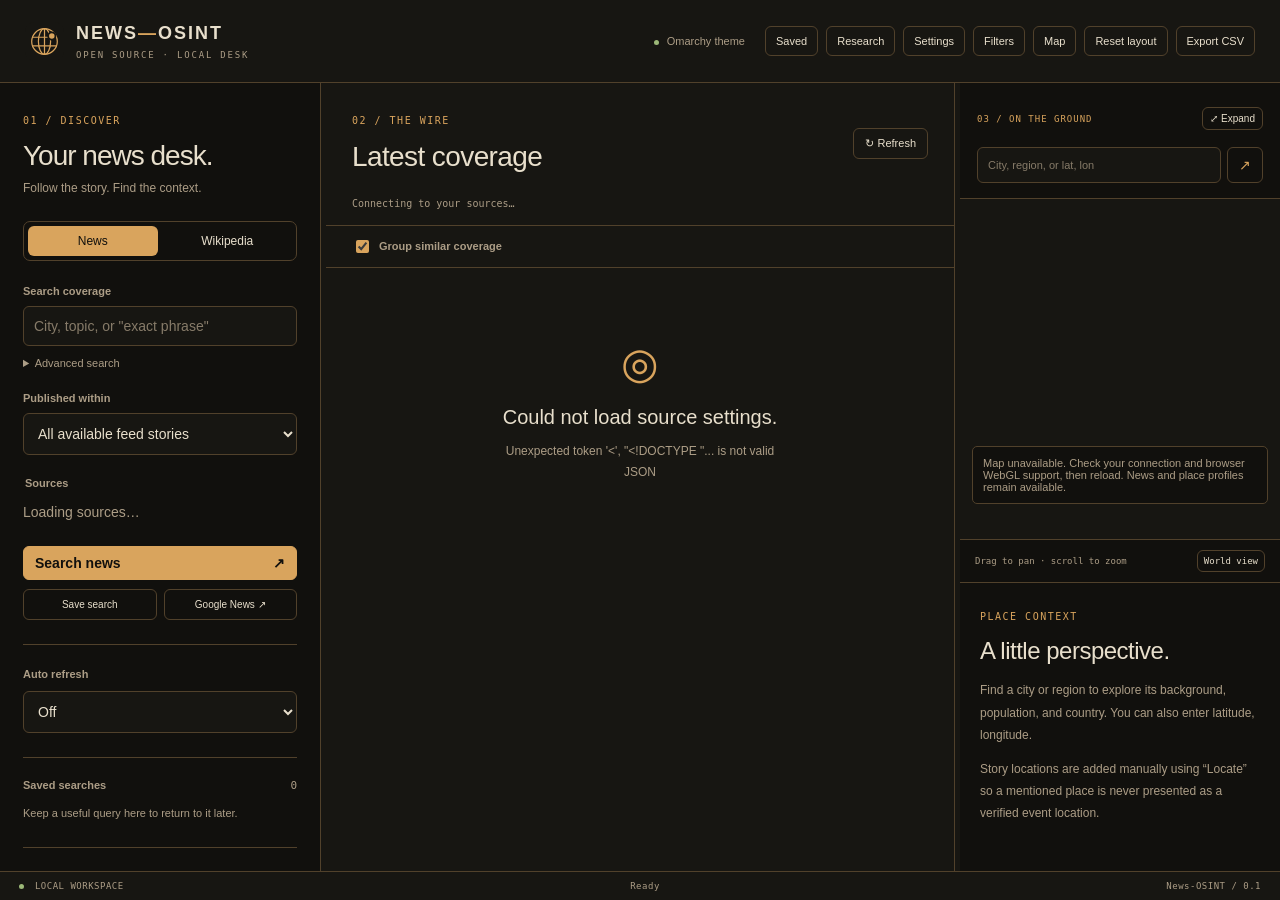
==== commit 62839d70: "Add extra small map marker size" ====
--- a/static/index.html
+++ b/static/index.html
@@ -60,7 +60,7 @@
   <dialog id="settings-dialog" aria-labelledby="settings-title">
     <div class="settings-heading"><div><span class="eyebrow">YOUR WORKSPACE</span><h2 id="settings-title">Settings</h2></div><button id="settings-close" aria-label="Close settings">×</button></div>
     <p class="settings-intro muted">Choose your map appearance and manage the sources in your news desk.</p>
-    <div class="settings-scroll"><section class="map-settings"><h3>Map appearance</h3><label for="map-style-choice">Preferred map</label><select id="map-style-choice"><option value="stardock">StarDock-style overview — default</option><option value="detailed">Detailed map</option></select><div class="marker-settings"><label for="marker-style-choice">Location markers<select id="marker-style-choice"><option value="auto">Dots + selected pin — default</option><option value="dot">Dots</option><option value="pin">Pins</option><option value="crosshair">Crosshairs</option></select></label><label for="marker-size-choice">Marker size<select id="marker-size-choice"><option value="small">Small</option><option value="medium">Medium — default</option><option value="large">Large</option></select></label></div><p class="muted">Overview uses subdued theme colors, rivers, borders, and city labels. Detailed adds roads, buildings, and closer inspection. Both use online map data.</p></section><h3 class="settings-sources-title">News sources</h3><div class="opml-actions"><button id="import-opml">Import OPML</button><button id="export-opml">Export OPML</button><input id="opml-file" type="file" accept=".opml,.xml,text/xml,application/xml" hidden></div><div id="settings-sources"></div>
+    <div class="settings-scroll"><section class="map-settings"><h3>Map appearance</h3><label for="map-style-choice">Preferred map</label><select id="map-style-choice"><option value="stardock">StarDock-style overview — default</option><option value="detailed">Detailed map</option></select><div class="marker-settings"><label for="marker-style-choice">Location markers<select id="marker-style-choice"><option value="auto">Dots + selected pin — default</option><option value="dot">Dots</option><option value="pin">Pins</option><option value="crosshair">Crosshairs</option></select></label><label for="marker-size-choice">Marker size<select id="marker-size-choice"><option value="extra-small">Extra small</option><option value="small">Small</option><option value="medium">Medium — default</option><option value="large">Large</option></select></label></div><p class="muted">Overview uses subdued theme colors, rivers, borders, and city labels. Detailed adds roads, buildings, and closer inspection. Both use online map data.</p></section><h3 class="settings-sources-title">News sources</h3><div class="opml-actions"><button id="import-opml">Import OPML</button><button id="export-opml">Export OPML</button><input id="opml-file" type="file" accept=".opml,.xml,text/xml,application/xml" hidden></div><div id="settings-sources"></div>
     <section class="add-feed"><h3>Add a feed</h3><form id="add-feed-form"><label>Name<input id="new-feed-name" placeholder="Source name" maxlength="120" required></label><label>RSS or Atom URL<input id="new-feed-url" type="url" placeholder="https://example.org/feed.xml" maxlength="4000" required></label><button type="submit">Add to list</button></form></section>
     <p id="settings-status" role="status"></p>
     </div>
--- a/static/style.css
+++ b/static/style.css
@@ -25,7 +25,7 @@
 
 .marker-settings{display:grid;grid-template-columns:1fr 1fr;gap:14px;margin-top:18px}.marker-settings select{display:block;margin-top:8px}
 #map .map-pin{--marker-scale:1;width:30px;height:30px;padding:0;background:transparent;border:0;border-radius:50%;box-shadow:none;color:var(--accent);display:grid;place-items:center;overflow:visible;cursor:pointer;z-index:1}
-#map .map-pin[data-size=small]{--marker-scale:.8}#map .map-pin[data-size=large]{--marker-scale:1.3}#map .map-pin.is-active{z-index:2}#map .map-pin:focus-visible{outline:2px solid var(--accent);outline-offset:4px}#map .map-pin:hover{color:var(--fg)}
+#map .map-pin[data-size=extra-small]{--marker-scale:.6}#map .map-pin[data-size=small]{--marker-scale:.8}#map .map-pin[data-size=large]{--marker-scale:1.3}#map .map-pin.is-active{z-index:2}#map .map-pin:focus-visible{outline:2px solid var(--accent);outline-offset:4px}#map .map-pin:hover{color:var(--fg)}
 .map-pin-glyph{display:block;pointer-events:auto;background:currentColor;filter:drop-shadow(0 1px 2px var(--bg))}
 .map-pin[data-shape=dot] .map-pin-glyph{width:calc(10px * var(--marker-scale));height:calc(10px * var(--marker-scale));border:2px solid var(--panel);border-radius:50%;box-shadow:0 0 0 1px currentColor}
 .map-pin.is-active[data-shape=dot] .map-pin-glyph{width:calc(15px * var(--marker-scale));height:calc(15px * var(--marker-scale))}
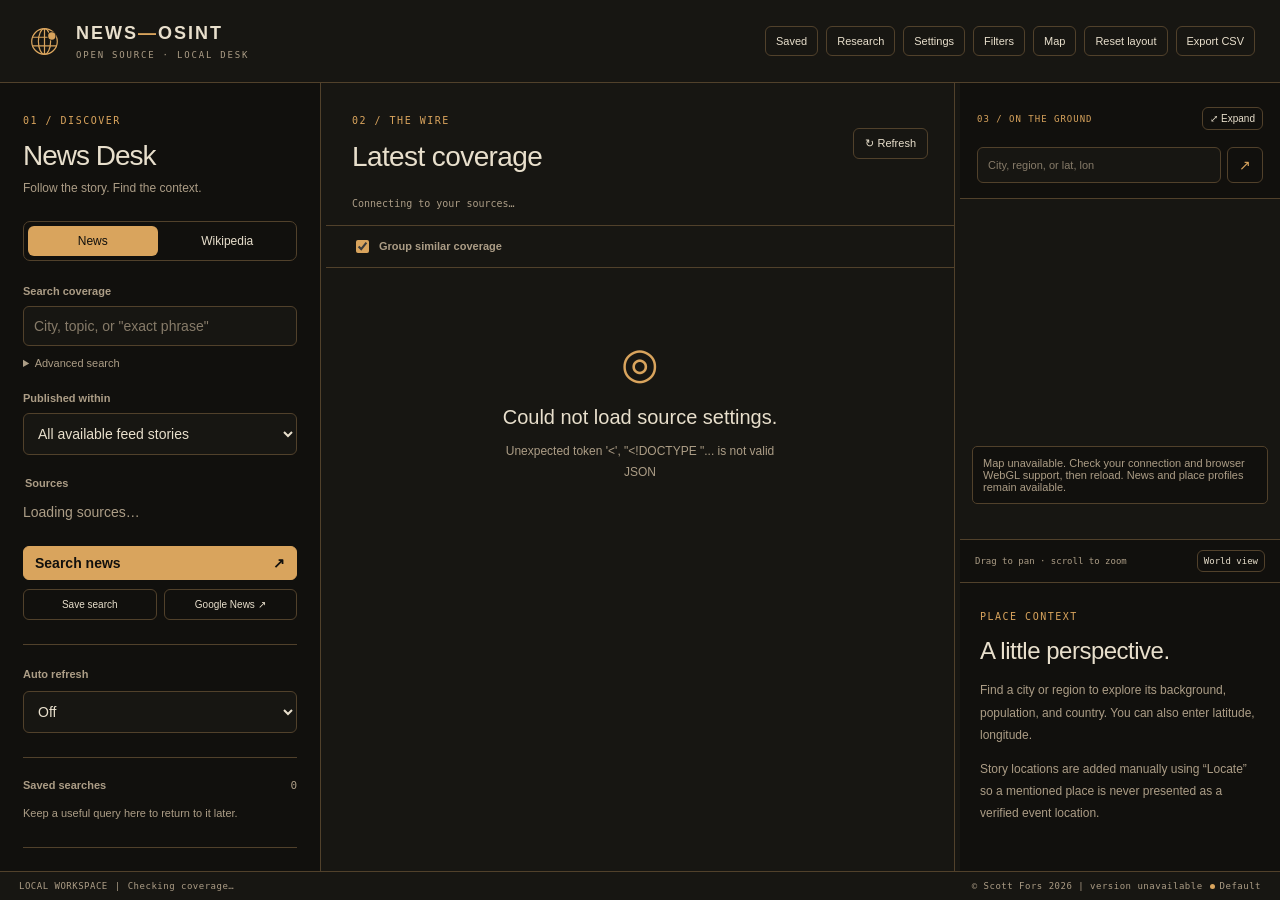
==== commit f8b858bf: "Update footer branding and show current theme and version" ====
--- a/static/index.html
+++ b/static/index.html
@@ -10,11 +10,11 @@
 <body>
   <header class="app-header">
     <div class="brand"><img src="icon.svg" alt=""><div><strong>NEWS<span>—</span>OSINT</strong><small>OPEN SOURCE · LOCAL DESK</small></div></div>
-    <div class="header-actions"><span class="theme-badge"><i></i> Omarchy theme</span><button id="saved-view">Saved</button><button id="research-open">Research</button><button id="settings-open">Settings</button><button id="toggle-left">Filters</button><button id="toggle-right">Map</button><button id="reset-layout" title="Restore 25 / 50 / 25 layout">Reset layout</button><button id="export">Export CSV</button></div>
+    <div class="header-actions"><button id="saved-view">Saved</button><button id="research-open">Research</button><button id="settings-open">Settings</button><button id="toggle-left">Filters</button><button id="toggle-right">Map</button><button id="reset-layout" title="Restore 25 / 50 / 25 layout">Reset layout</button><button id="export">Export CSV</button></div>
   </header>
   <main id="workspace">
     <aside id="left" class="panel filters">
-      <div class="section-heading"><span class="eyebrow">01 / DISCOVER</span><h1>Your news desk.</h1><p>Follow the story. Find the context.</p></div>
+      <div class="section-heading"><span class="eyebrow">01 / DISCOVER</span><h1>News Desk</h1><p>Follow the story. Find the context.</p></div>
       <div class="search-tabs" role="tablist" aria-label="Search type"><button id="tab-news" role="tab" aria-selected="true" aria-controls="news-controls">News</button><button id="tab-wikipedia" role="tab" aria-selected="false" aria-controls="wiki-controls" tabindex="-1">Wikipedia</button></div>
       <div id="news-controls" role="tabpanel" aria-labelledby="tab-news">
       <form id="search-form">
@@ -54,7 +54,7 @@
       <div id="location-info" class="location-info"><span class="eyebrow">PLACE CONTEXT</span><h2>A little perspective.</h2><p class="muted">Find a city or region to explore its background, population, and country. You can also enter latitude, longitude.</p><p class="muted">Story locations are added manually using “Locate” so a mentioned place is never presented as a verified event location.</p></div>
     </aside>
   </main>
-  <footer class="app-footer"><span><i></i> LOCAL WORKSPACE</span><span id="footer-status">Ready</span><span id="connection-status">News-OSINT / 0.1</span></footer>
+  <footer class="app-footer"><div class="footer-left"><span>LOCAL WORKSPACE</span><span aria-hidden="true"> | </span><span id="connection-status" role="status">Checking coverage…</span></div><div class="footer-right"><span>© Scott Fors 2026 | version <span id="app-version">…</span></span><span class="footer-theme"><i aria-hidden="true"></i><span id="theme-name">Default</span></span></div><span id="footer-status" class="sr-only" role="status">Ready</span></footer>
   <div id="toast" role="status" hidden></div>
   <div id="selection-tools" role="toolbar" aria-label="Research selected text" hidden><span id="selection-label"></span><div><button id="selection-wikipedia">Wikipedia</button><button id="selection-map">Find on map</button><button id="selection-news">Search news</button><button id="selection-research">Research</button></div></div>
   <dialog id="settings-dialog" aria-labelledby="settings-title">
--- a/static/style.css
+++ b/static/style.css
@@ -8,7 +8,7 @@
 .app-footer #footer-status{overflow:hidden;text-overflow:ellipsis;white-space:nowrap;max-width:60%}
 #left{grid-column:1;grid-row:1}#divider-left{grid-column:2;grid-row:1}#center{grid-column:3;grid-row:1}#divider-right{grid-column:4;grid-row:1}#right{grid-column:5;grid-row:1}
 @media(max-width:1000px){.theme-badge{display:none}.filters{padding:23px 15px}.stories{padding:0 18px}.news-heading{padding:23px 18px 20px}.news-meta{padding-left:18px;padding-right:18px}.story h3{font-size:16px}#workspace{grid-template-columns:minmax(190px,23%) 5px minmax(260px,1fr) 5px minmax(235px,29%)}.section-heading h1{font-size:25px}.app-header{padding:0 16px}.brand strong{font-size:15px}}
-@media(max-width:760px){.app-header{height:70px}.brand img{width:30px}.brand small{display:none}.header-actions{gap:5px}.header-actions button{font-size:10px;padding:7px}#reset-layout,#export{display:none}#workspace{display:flex}.divider{display:none}#center{flex:1}.filters,.location-panel{position:fixed;top:70px;bottom:29px;z-index:5;width:min(90vw,360px);box-shadow:0 10px 40px #0008}.filters{left:0}.location-panel{right:0}body.hide-left #left,body.hide-right #right{display:none}body.map-expanded #right{width:100%;position:static}body.map-expanded #workspace{display:flex}.news-meta{flex-wrap:wrap}.news-heading h2{font-size:24px}.app-footer span:last-child{display:none}}
+@media(max-width:760px){.app-header{height:70px}.brand img{width:30px}.brand small{display:none}.header-actions{gap:5px}.header-actions button{font-size:10px;padding:7px}#reset-layout,#export{display:none}#workspace{display:flex}.divider{display:none}#center{flex:1}.filters,.location-panel{position:fixed;top:70px;bottom:29px;z-index:5;width:min(90vw,360px);box-shadow:0 10px 40px #0008}.filters{left:0}.location-panel{right:0}body.hide-left #left,body.hide-right #right{display:none}body.map-expanded #right{width:100%;position:static}body.map-expanded #workspace{display:flex}.news-meta{flex-wrap:wrap}.news-heading h2{font-size:24px}}
 
 *{scrollbar-width:thin;scrollbar-color:var(--accent) var(--panel)}
 ::-webkit-scrollbar{width:9px;height:9px}::-webkit-scrollbar-track{background:var(--panel)}::-webkit-scrollbar-thumb{background:var(--accent);border:2px solid var(--panel);border-radius:8px}::-webkit-scrollbar-thumb:hover{background:var(--fg)}.story-actions .external-story-link{color:var(--muted);margin-right:0}
@@ -32,3 +32,6 @@
 .map-pin[data-shape=pin] .map-pin-glyph{width:calc(22px * var(--marker-scale));height:calc(30px * var(--marker-scale));position:absolute;bottom:50%;mask:url("data:image/svg+xml,%3Csvg%20xmlns%3D%22http%3A%2F%2Fwww.w3.org%2F2000%2Fsvg%22%20viewBox%3D%220%200%2024%2032%22%3E%3Cpath%20d%3D%22M12%200C5.4%200%200%205.4%200%2012c0%208%2012%2020%2012%2020s12-12%2012-20C24%205.4%2018.6%200%2012%200Zm0%207a5%205%200%201%201%200%2010%205%205%200%200%201%200-10Z%22%2F%3E%3C%2Fsvg%3E") center/contain no-repeat}
 .map-pin.is-active[data-shape=pin] .map-pin-glyph{width:calc(26px * var(--marker-scale));height:calc(35px * var(--marker-scale))}
 .map-pin[data-shape=crosshair] .map-pin-glyph{width:calc(22px * var(--marker-scale));height:calc(22px * var(--marker-scale));mask:url("data:image/svg+xml,%3Csvg%20xmlns%3D%22http%3A%2F%2Fwww.w3.org%2F2000%2Fsvg%22%20viewBox%3D%220%200%2024%2024%22%20fill%3D%22none%22%20stroke%3D%22black%22%20stroke-width%3D%222%22%3E%3Ccircle%20cx%3D%2212%22%20cy%3D%2212%22%20r%3D%227%22%2F%3E%3Cpath%20d%3D%22M12%200v8m0%208v8M0%2012h8m8%200h8%22%2F%3E%3C%2Fsvg%3E") center/contain no-repeat}.map-pin.is-active[data-shape=crosshair] .map-pin-glyph{width:calc(28px * var(--marker-scale));height:calc(28px * var(--marker-scale))}
+
+.app-footer{gap:16px}.footer-left,.footer-right{display:flex;align-items:center;gap:7px;min-width:0;white-space:nowrap}.footer-left{overflow:hidden}.footer-left>span:first-child{flex-shrink:0}#connection-status{overflow:hidden;text-overflow:ellipsis}.footer-right{flex-shrink:0}.footer-theme{display:inline-flex;align-items:center;gap:5px}.footer-theme i{margin:0;background:var(--accent)}
+@media(max-width:760px){.app-footer{height:48px;flex-wrap:wrap;justify-content:flex-start;gap:3px;padding:5px 14px}.footer-left,.footer-right{width:100%;font-size:8px}.filters,.location-panel{bottom:48px}}
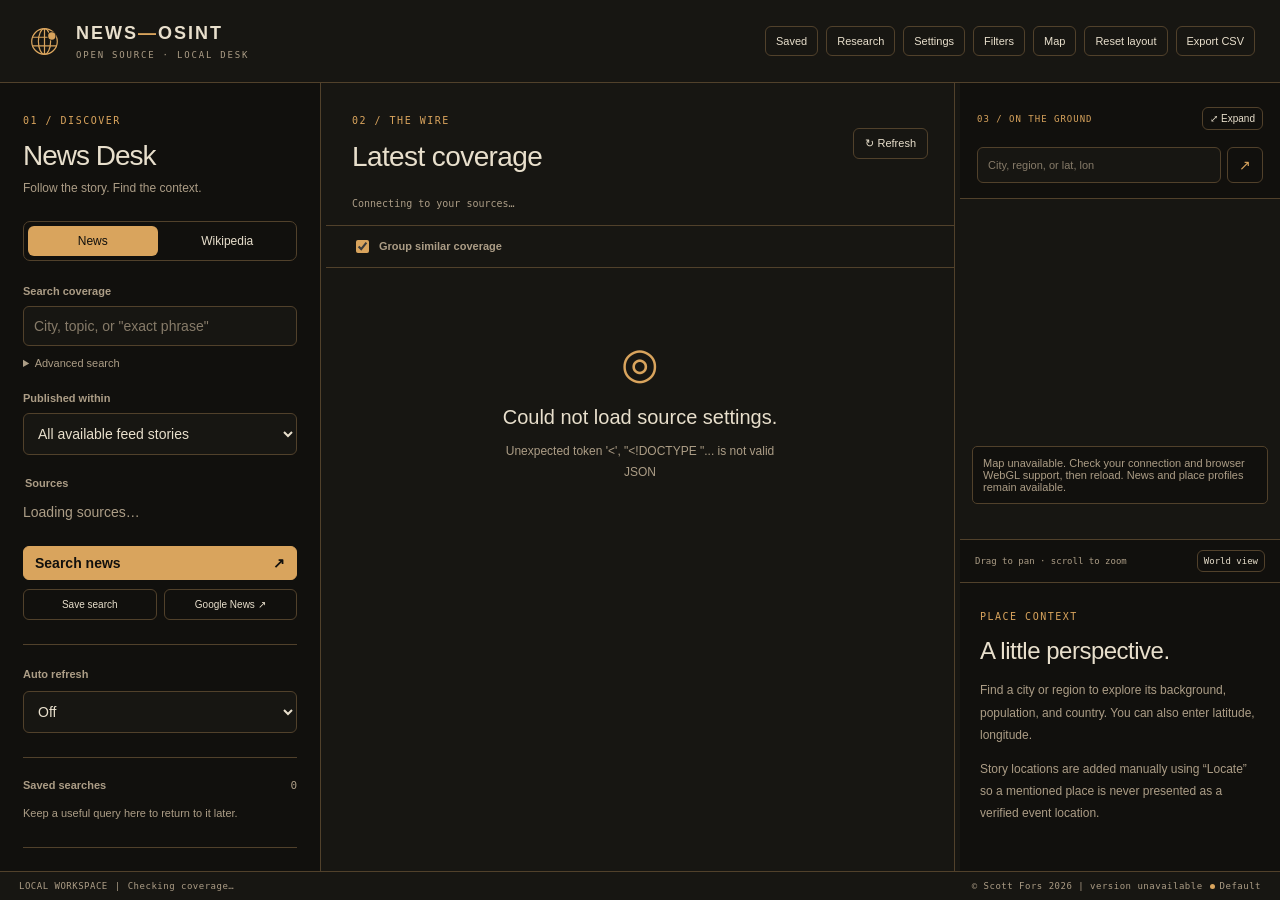
==== commit 05045775: "Add local Ollama story summaries and framing analysis" ====
--- a/static/index.html
+++ b/static/index.html
@@ -60,7 +60,7 @@
   <dialog id="settings-dialog" aria-labelledby="settings-title">
     <div class="settings-heading"><div><span class="eyebrow">YOUR WORKSPACE</span><h2 id="settings-title">Settings</h2></div><button id="settings-close" aria-label="Close settings">×</button></div>
     <p class="settings-intro muted">Choose your map appearance and manage the sources in your news desk.</p>
-    <div class="settings-scroll"><section class="map-settings"><h3>Map appearance</h3><label for="map-style-choice">Preferred map</label><select id="map-style-choice"><option value="stardock">StarDock-style overview — default</option><option value="detailed">Detailed map</option></select><div class="marker-settings"><label for="marker-style-choice">Location markers<select id="marker-style-choice"><option value="auto">Dots + selected pin — default</option><option value="dot">Dots</option><option value="pin">Pins</option><option value="crosshair">Crosshairs</option></select></label><label for="marker-size-choice">Marker size<select id="marker-size-choice"><option value="extra-small">Extra small</option><option value="small">Small</option><option value="medium">Medium — default</option><option value="large">Large</option></select></label></div><p class="muted">Overview uses subdued theme colors, rivers, borders, and city labels. Detailed adds roads, buildings, and closer inspection. Both use online map data.</p></section><h3 class="settings-sources-title">News sources</h3><div class="opml-actions"><button id="import-opml">Import OPML</button><button id="export-opml">Export OPML</button><input id="opml-file" type="file" accept=".opml,.xml,text/xml,application/xml" hidden></div><div id="settings-sources"></div>
+    <div class="settings-scroll"><section class="map-settings"><h3>Map appearance</h3><label for="map-style-choice">Preferred map</label><select id="map-style-choice"><option value="stardock">StarDock-style overview — default</option><option value="detailed">Detailed map</option></select><div class="marker-settings"><label for="marker-style-choice">Location markers<select id="marker-style-choice"><option value="auto">Dots + selected pin — default</option><option value="dot">Dots</option><option value="pin">Pins</option><option value="crosshair">Crosshairs</option></select></label><label for="marker-size-choice">Marker size<select id="marker-size-choice"><option value="extra-small">Extra small</option><option value="small">Small</option><option value="medium">Medium — default</option><option value="large">Large</option></select></label></div><p class="muted">Overview uses subdued theme colors, rivers, borders, and city labels. Detailed adds roads, buildings, and closer inspection. Both use online map data.</p></section><section class="ai-settings"><h3>Local AI</h3><p class="muted">Analyze stories on demand using locally installed Ollama models. No automatic analysis or cloud models.</p><button id="ai-check" type="button">Check connection / refresh models</button><label for="ai-model">Analysis model</label><select id="ai-model"><option value="">Check connection to list models</option></select><p id="ai-connection" role="status" class="muted"></p></section><h3 class="settings-sources-title">News sources</h3><div class="opml-actions"><button id="import-opml">Import OPML</button><button id="export-opml">Export OPML</button><input id="opml-file" type="file" accept=".opml,.xml,text/xml,application/xml" hidden></div><div id="settings-sources"></div>
     <section class="add-feed"><h3>Add a feed</h3><form id="add-feed-form"><label>Name<input id="new-feed-name" placeholder="Source name" maxlength="120" required></label><label>RSS or Atom URL<input id="new-feed-url" type="url" placeholder="https://example.org/feed.xml" maxlength="4000" required></label><button type="submit">Add to list</button></form></section>
     <p id="settings-status" role="status"></p>
     </div>
@@ -73,5 +73,14 @@
     <p class="muted research-hint">Opens regular Google web results. Date filters use Google's page-date estimates. Results stay in the reader or browser.</p><p id="research-status" role="status"></p>
     <div class="research-buttons"><button id="research-save">Save query</button><button id="research-browser">Open in browser ↗</button><button id="research-reader" class="primary">Open in reader ↗</button></div>
   </dialog>
+<dialog id="analysis-dialog" aria-labelledby="analysis-title"><div class="settings-heading"><div><span class="eyebrow">LOCAL AI · EXPERIMENTAL</span><h2 id="analysis-title">Analyze story</h2></div><button id="analysis-close" aria-label="Close analysis">×</button></div>
+    <div class="analysis-scroll"><p id="analysis-story-title"></p><p class="muted">AI assessment of the supplied text, not a fact check or publisher rating. Review the source and supporting quotations.</p>
+    <div class="analysis-inputs"><div class="analysis-source-actions"><button id="analysis-extract">Load article text</button><button id="analysis-rss">Use RSS excerpt</button><button id="analysis-settings">Local AI settings</button></div><p id="analysis-source-note" class="muted"></p>
+    <label for="analysis-kind">Text source</label><select id="analysis-kind"><option value="rss">RSS excerpt — limited assessment</option><option value="extracted">Extracted page text — review for completeness</option><option value="pasted">Pasted / edited text</option></select>
+    <label for="analysis-text">Text to analyze</label><textarea id="analysis-text" rows="8" maxlength="20000" placeholder="Load the article or paste its text here."></textarea><p id="analysis-count" class="muted"></p>
+    <label for="analysis-context">Political context</label><input id="analysis-context" maxlength="160" value="Country-specific; do not assume US politics" placeholder="For example: US politics, UK politics, or French politics">
+    <p id="analysis-model" class="muted"></p><button id="analysis-run" class="primary">Analyze text</button></div>
+    <p id="analysis-status" role="status"></p><div id="analysis-results" aria-live="polite"></div></div>
+  </dialog>
 </body>
 </html>
--- a/static/style.css
+++ b/static/style.css
@@ -35,3 +35,4 @@
 
 .app-footer{gap:16px}.footer-left,.footer-right{display:flex;align-items:center;gap:7px;min-width:0;white-space:nowrap}.footer-left{overflow:hidden}.footer-left>span:first-child{flex-shrink:0}#connection-status{overflow:hidden;text-overflow:ellipsis}.footer-right{flex-shrink:0}.footer-theme{display:inline-flex;align-items:center;gap:5px}.footer-theme i{margin:0;background:var(--accent)}
 @media(max-width:760px){.app-footer{height:48px;flex-wrap:wrap;justify-content:flex-start;gap:3px;padding:5px 14px}.footer-left,.footer-right{width:100%;font-size:8px}.filters,.location-panel{bottom:48px}}
+.ai-settings{border-bottom:1px solid var(--line);padding-bottom:20px;margin-bottom:20px}.ai-settings h3{font-size:14px;margin-bottom:12px}.ai-settings p{font-size:11px;margin:10px 0}.ai-settings label{display:block;margin:15px 0 8px}.ai-settings button{font-size:11px}#analysis-dialog{background:var(--panel);color:var(--fg);border:1px solid var(--accent);border-radius:10px;width:min(800px,94vw);max-height:90vh;padding:24px}#analysis-dialog[open]{display:flex;flex-direction:column;overflow:hidden}#analysis-dialog::backdrop{background:#0009;backdrop-filter:blur(3px)}.analysis-scroll{overflow:auto;min-height:0;padding-right:6px}.analysis-scroll>p{font-size:12px;margin:14px 0;line-height:1.7}#analysis-story-title{font-size:17px;color:var(--fg)}.analysis-inputs{display:grid;gap:10px}.analysis-inputs p{font-size:11px;line-height:1.7}.analysis-inputs textarea{font-size:12px;line-height:1.7}.analysis-source-actions{display:flex;flex-wrap:wrap;gap:8px;margin-top:12px}.analysis-source-actions button{font-size:11px}#analysis-results{font-size:13px;line-height:1.8}#analysis-results h3{font-size:14px;margin:22px 0 10px}#analysis-results ul{padding-left:22px}#analysis-results blockquote{border-left:2px solid var(--accent);margin:12px 0;padding:8px 15px;background:var(--bg)}#analysis-results blockquote p{margin-top:8px;font-size:12px;color:var(--muted)}#analysis-results .analysis-meta{font-size:10px;color:var(--muted)}#analysis-status{color:var(--accent)}
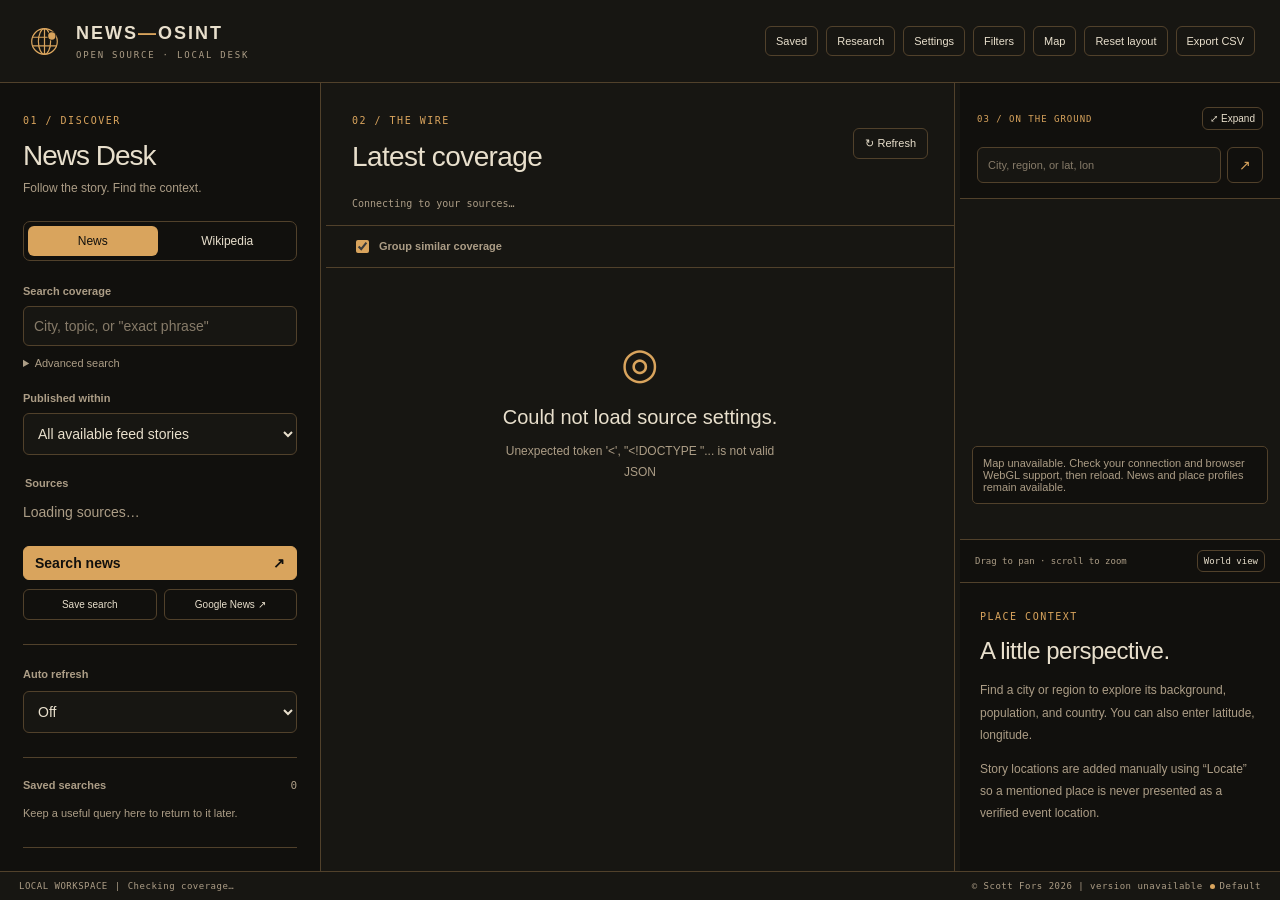
==== commit 96133306: "Add political context presets and analysis PDF export" ====
--- a/static/index.html
+++ b/static/index.html
@@ -75,12 +75,13 @@
   </dialog>
 <dialog id="analysis-dialog" aria-labelledby="analysis-title"><div class="settings-heading"><div><span class="eyebrow">LOCAL AI · EXPERIMENTAL</span><h2 id="analysis-title">Analyze story</h2></div><button id="analysis-close" aria-label="Close analysis">×</button></div>
     <div class="analysis-scroll"><p id="analysis-story-title"></p><p class="muted">AI assessment of the supplied text, not a fact check or publisher rating. Review the source and supporting quotations.</p>
-    <div class="analysis-inputs"><div class="analysis-source-actions"><button id="analysis-extract">Load article text</button><button id="analysis-rss">Use RSS excerpt</button><button id="analysis-settings">Local AI settings</button></div><p id="analysis-source-note" class="muted"></p>
+    <p id="analysis-status" role="status"></p><div class="analysis-inputs"><div class="analysis-source-actions"><button id="analysis-extract">Load article text</button><button id="analysis-rss">Use RSS excerpt</button><button id="analysis-paste">Paste from clipboard</button><a id="analysis-open-source" target="_blank" rel="noopener noreferrer">Open source ↗</a><button id="analysis-settings">Local AI settings</button></div><p id="analysis-source-note" class="muted"></p>
+    <label for="analysis-url">Article URL — use the publisher’s address for Google News links</label><input id="analysis-url" type="url" maxlength="12000" placeholder="https://publisher.example/article">
     <label for="analysis-kind">Text source</label><select id="analysis-kind"><option value="rss">RSS excerpt — limited assessment</option><option value="extracted">Extracted page text — review for completeness</option><option value="pasted">Pasted / edited text</option></select>
     <label for="analysis-text">Text to analyze</label><textarea id="analysis-text" rows="8" maxlength="20000" placeholder="Load the article or paste its text here."></textarea><p id="analysis-count" class="muted"></p>
-    <label for="analysis-context">Political context</label><input id="analysis-context" maxlength="160" value="Country-specific; do not assume US politics" placeholder="For example: US politics, UK politics, or French politics">
+    <label for="analysis-context">Political context</label><select id="analysis-context"><option value="auto">Country-specific — do not assume US politics</option><option value="us">Assume US politics</option><option value="local-us">Local US politics — state, county, city, school board</option><option value="uk">UK politics</option><option value="eu">European / EU politics</option><option value="international">International / geopolitics</option><option value="nonpolitical">Nonpolitical reporting</option><option value="custom">Custom context…</option></select><div id="analysis-custom-context" hidden><label for="analysis-context-custom">Describe the political context</label><input id="analysis-context-custom" maxlength="160" placeholder="For example: French local politics"></div>
     <p id="analysis-model" class="muted"></p><button id="analysis-run" class="primary">Analyze text</button></div>
-    <p id="analysis-status" role="status"></p><div id="analysis-results" aria-live="polite"></div></div>
+    <div id="analysis-results" aria-live="polite"></div><div id="analysis-export" hidden><button id="analysis-pdf">Save to PDF…</button><p class="muted">Choose “Save as PDF” in the print dialog, then Save to select a filename and folder.</p></div></div>
   </dialog>
 </body>
 </html>
--- a/static/style.css
+++ b/static/style.css
@@ -36,3 +36,22 @@
 .app-footer{gap:16px}.footer-left,.footer-right{display:flex;align-items:center;gap:7px;min-width:0;white-space:nowrap}.footer-left{overflow:hidden}.footer-left>span:first-child{flex-shrink:0}#connection-status{overflow:hidden;text-overflow:ellipsis}.footer-right{flex-shrink:0}.footer-theme{display:inline-flex;align-items:center;gap:5px}.footer-theme i{margin:0;background:var(--accent)}
 @media(max-width:760px){.app-footer{height:48px;flex-wrap:wrap;justify-content:flex-start;gap:3px;padding:5px 14px}.footer-left,.footer-right{width:100%;font-size:8px}.filters,.location-panel{bottom:48px}}
 .ai-settings{border-bottom:1px solid var(--line);padding-bottom:20px;margin-bottom:20px}.ai-settings h3{font-size:14px;margin-bottom:12px}.ai-settings p{font-size:11px;margin:10px 0}.ai-settings label{display:block;margin:15px 0 8px}.ai-settings button{font-size:11px}#analysis-dialog{background:var(--panel);color:var(--fg);border:1px solid var(--accent);border-radius:10px;width:min(800px,94vw);max-height:90vh;padding:24px}#analysis-dialog[open]{display:flex;flex-direction:column;overflow:hidden}#analysis-dialog::backdrop{background:#0009;backdrop-filter:blur(3px)}.analysis-scroll{overflow:auto;min-height:0;padding-right:6px}.analysis-scroll>p{font-size:12px;margin:14px 0;line-height:1.7}#analysis-story-title{font-size:17px;color:var(--fg)}.analysis-inputs{display:grid;gap:10px}.analysis-inputs p{font-size:11px;line-height:1.7}.analysis-inputs textarea{font-size:12px;line-height:1.7}.analysis-source-actions{display:flex;flex-wrap:wrap;gap:8px;margin-top:12px}.analysis-source-actions button{font-size:11px}#analysis-results{font-size:13px;line-height:1.8}#analysis-results h3{font-size:14px;margin:22px 0 10px}#analysis-results ul{padding-left:22px}#analysis-results blockquote{border-left:2px solid var(--accent);margin:12px 0;padding:8px 15px;background:var(--bg)}#analysis-results blockquote p{margin-top:8px;font-size:12px;color:var(--muted)}#analysis-results .analysis-meta{font-size:10px;color:var(--muted)}#analysis-status{color:var(--accent)}
+
+.analysis-source-actions a{display:inline-flex;align-items:center;font-size:11px;padding:8px 0}#analysis-status:not(:empty){padding:10px;border:1px solid var(--line);border-radius:6px;font-size:12px;line-height:1.7}#analysis-text{user-select:text;cursor:text;min-height:180px}
+
+#analysis-custom-context label{display:block;margin-bottom:8px}#analysis-export{border-top:1px solid var(--line);padding-top:18px;margin-top:22px}#analysis-export p{font-size:11px;line-height:1.7;margin-top:10px}.analysis-print-report{display:none}
+@media print{
+  @page{size:auto;margin:18mm}
+  body.printing-analysis{display:block;height:auto;overflow:visible;background:white!important;color:black!important;font:11pt/1.5 sans-serif}
+  body.printing-analysis>:not(.analysis-print-report){display:none!important}
+  body.printing-analysis>.analysis-print-report{display:block!important}
+  .analysis-print-report h1{font-size:20pt;margin:8pt 0 16pt;line-height:1.25}
+  .analysis-print-report h3{font-size:13pt;margin:18pt 0 7pt;break-after:avoid}
+  .analysis-print-report a{color:inherit}
+  .analysis-print-report p{margin:7pt 0;overflow-wrap:anywhere}
+  .analysis-print-report .print-brand,.analysis-print-report .analysis-meta{font-size:9pt;color:#444}
+  .analysis-print-report ul{padding-left:18pt}
+  .analysis-print-report li{margin:5pt 0}
+  .analysis-print-report blockquote{border-left:2pt solid #777;margin:10pt 0;padding:4pt 12pt;break-inside:avoid}
+  .analysis-print-report blockquote p{font-size:10pt;color:#333}
+}
